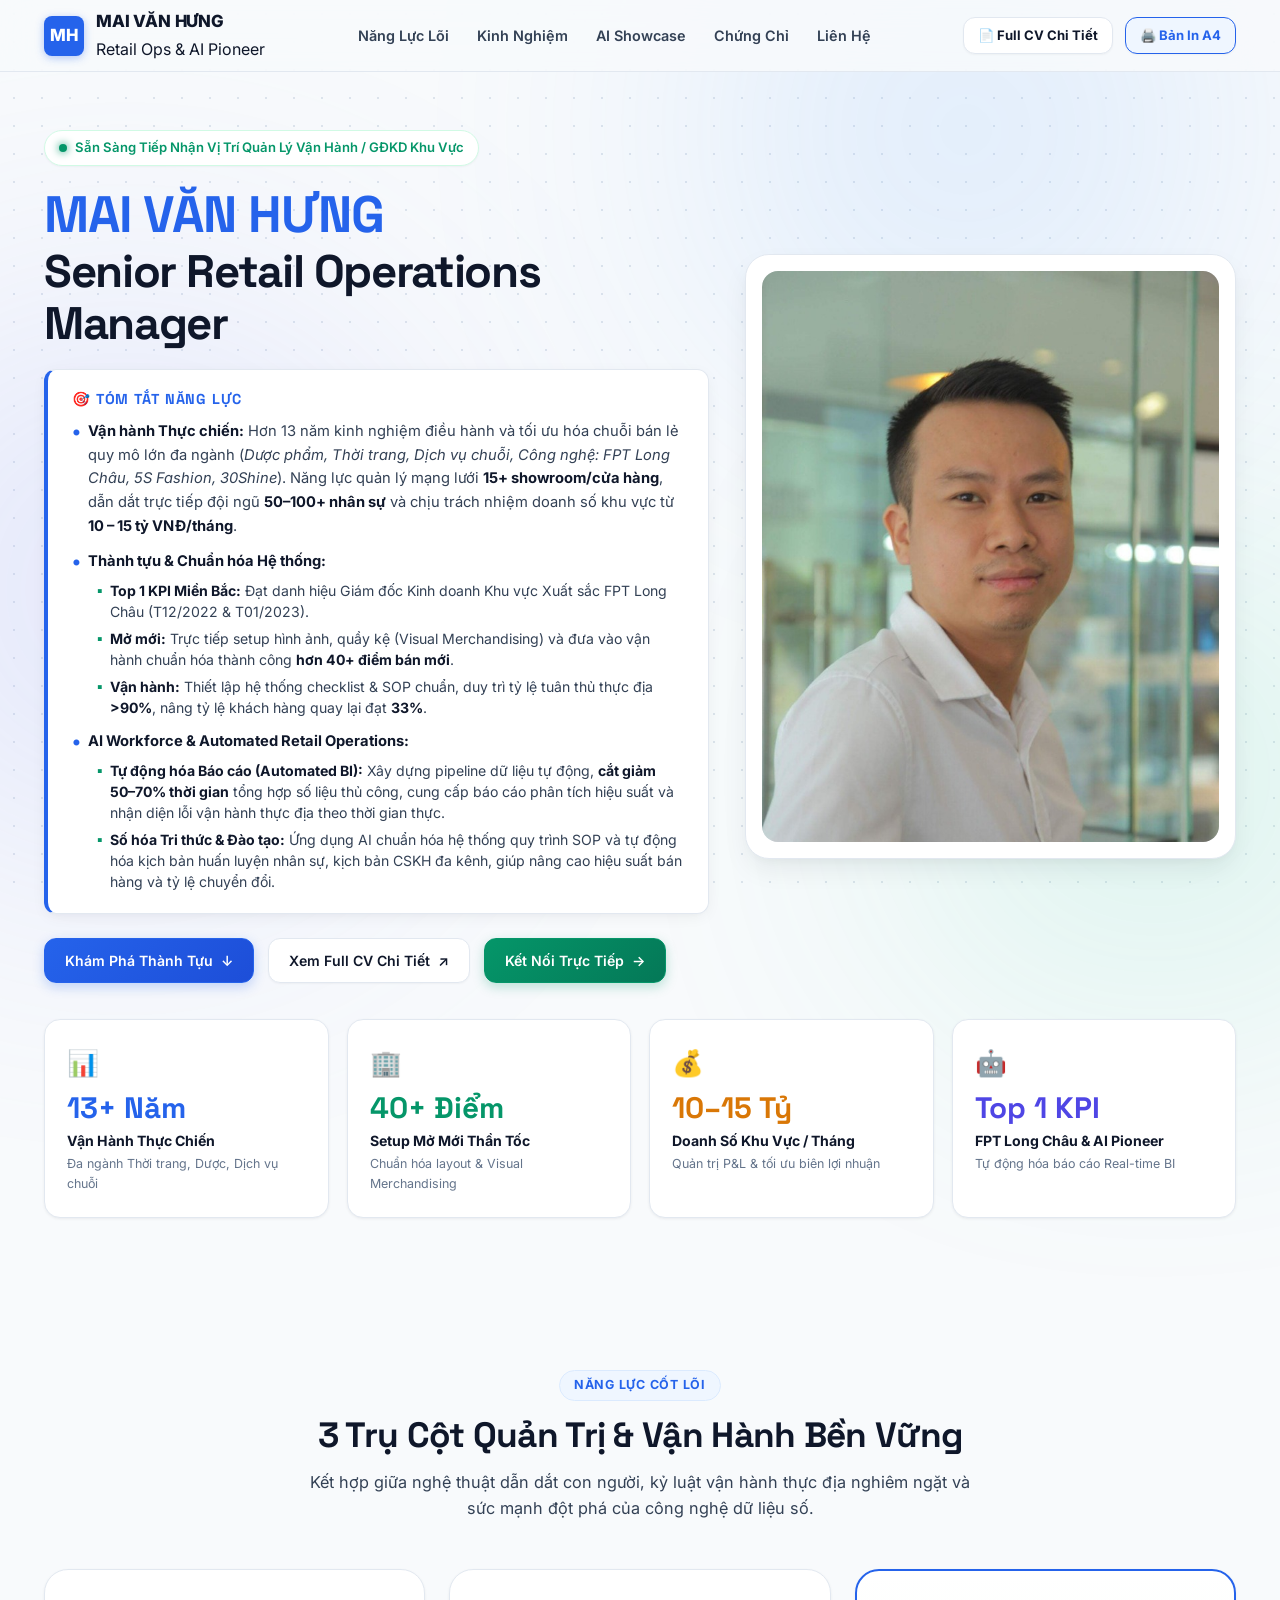
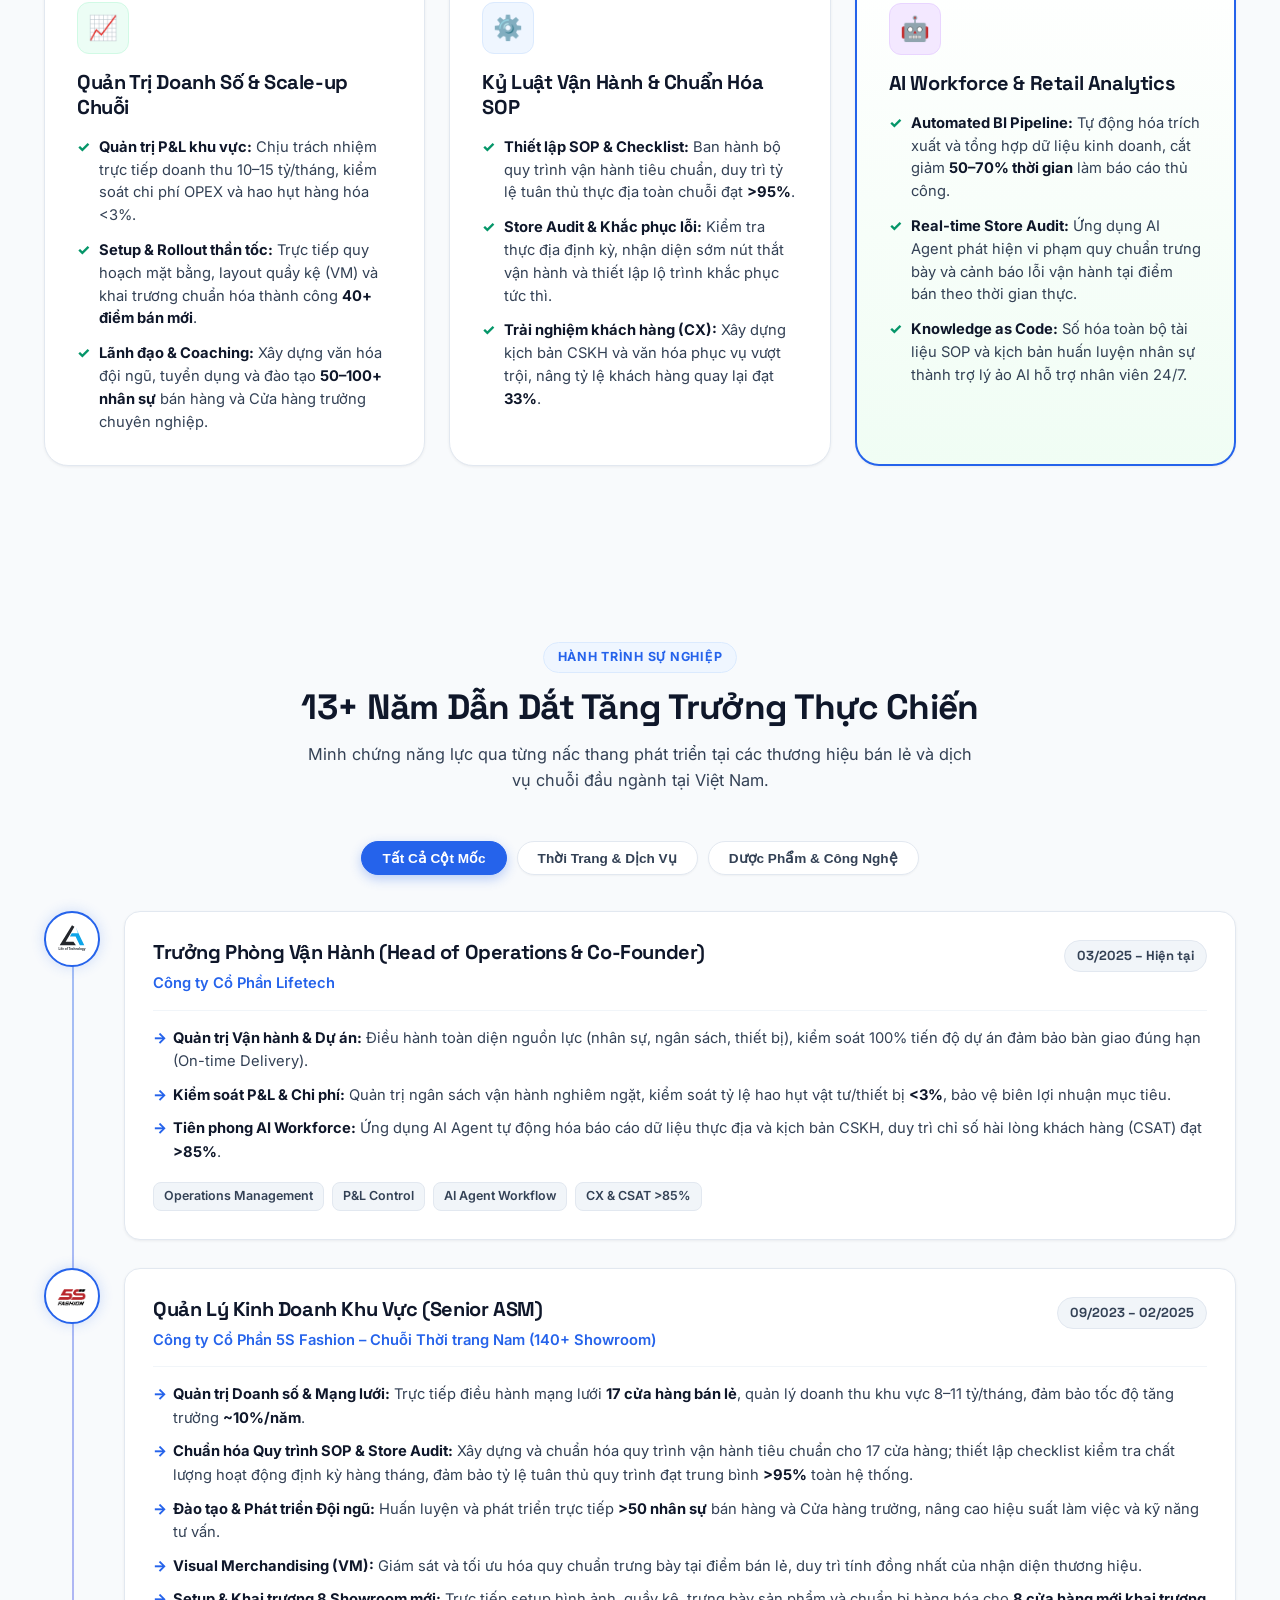
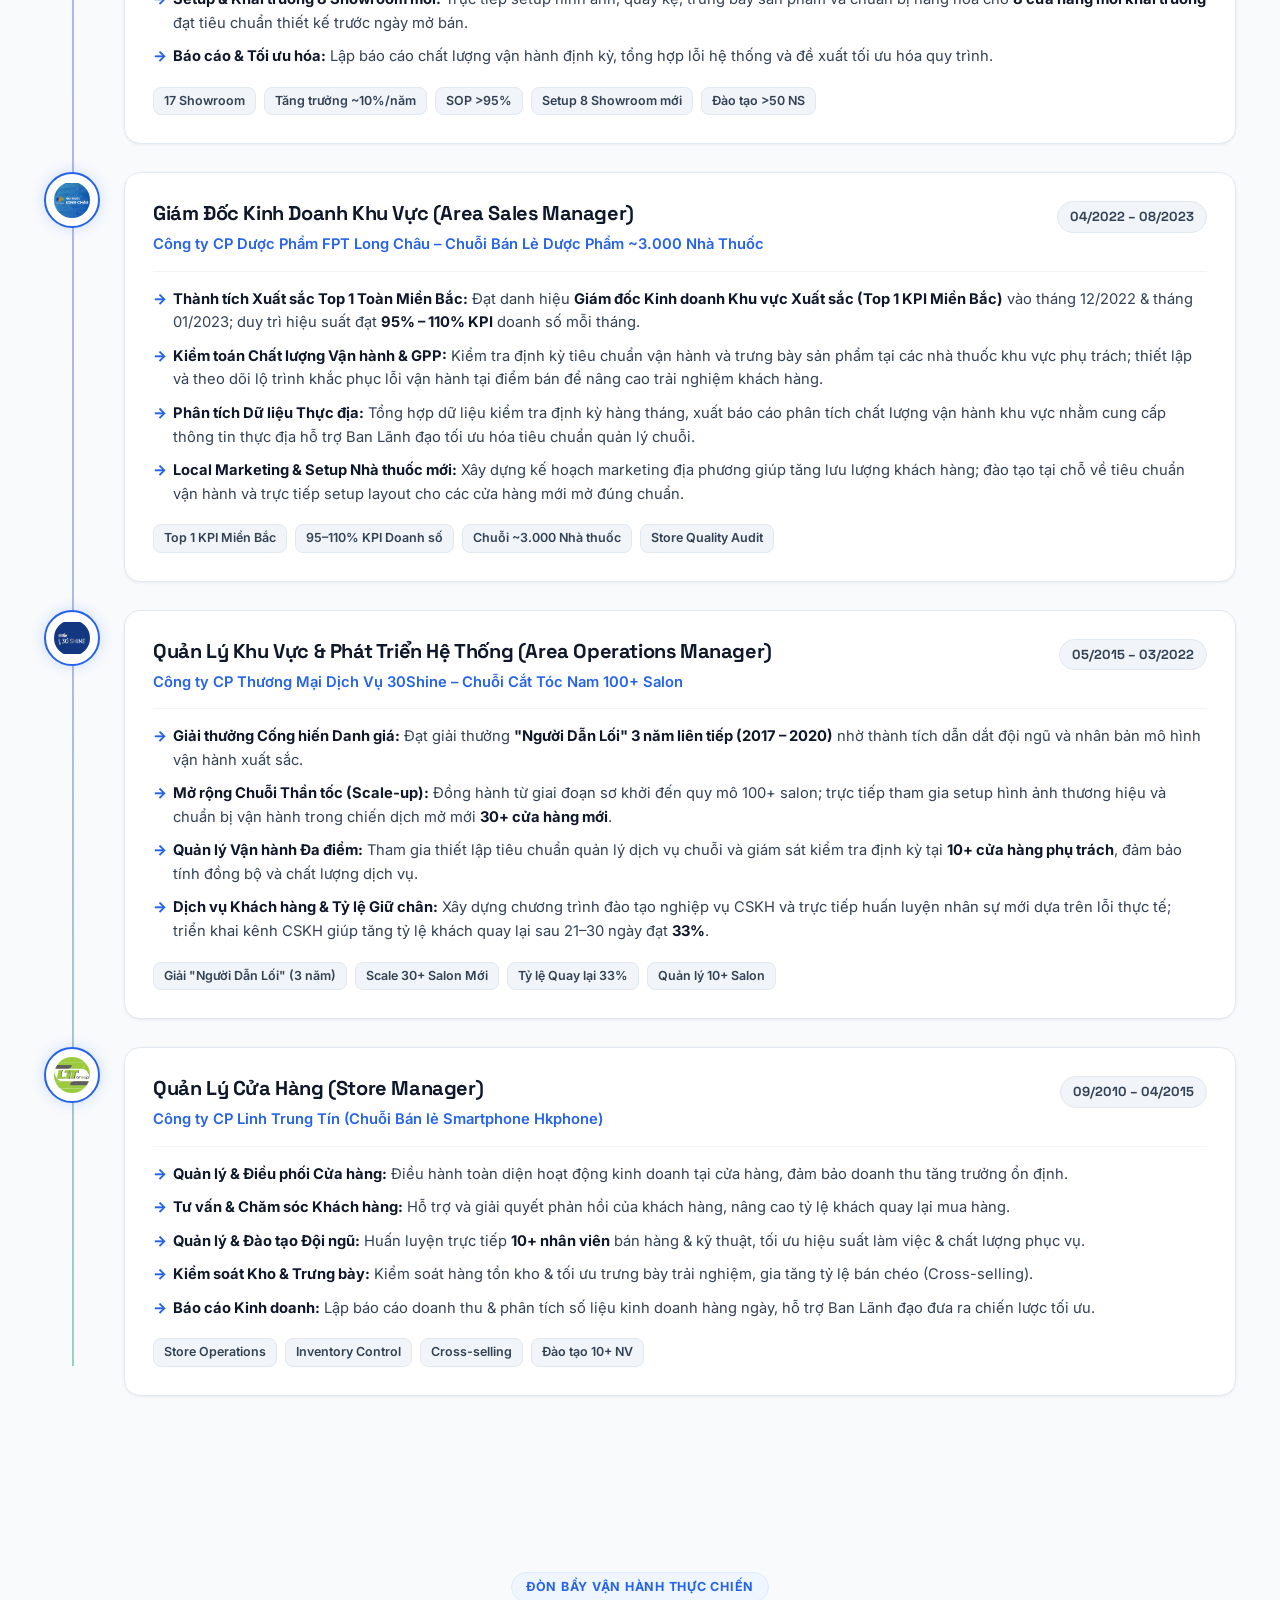
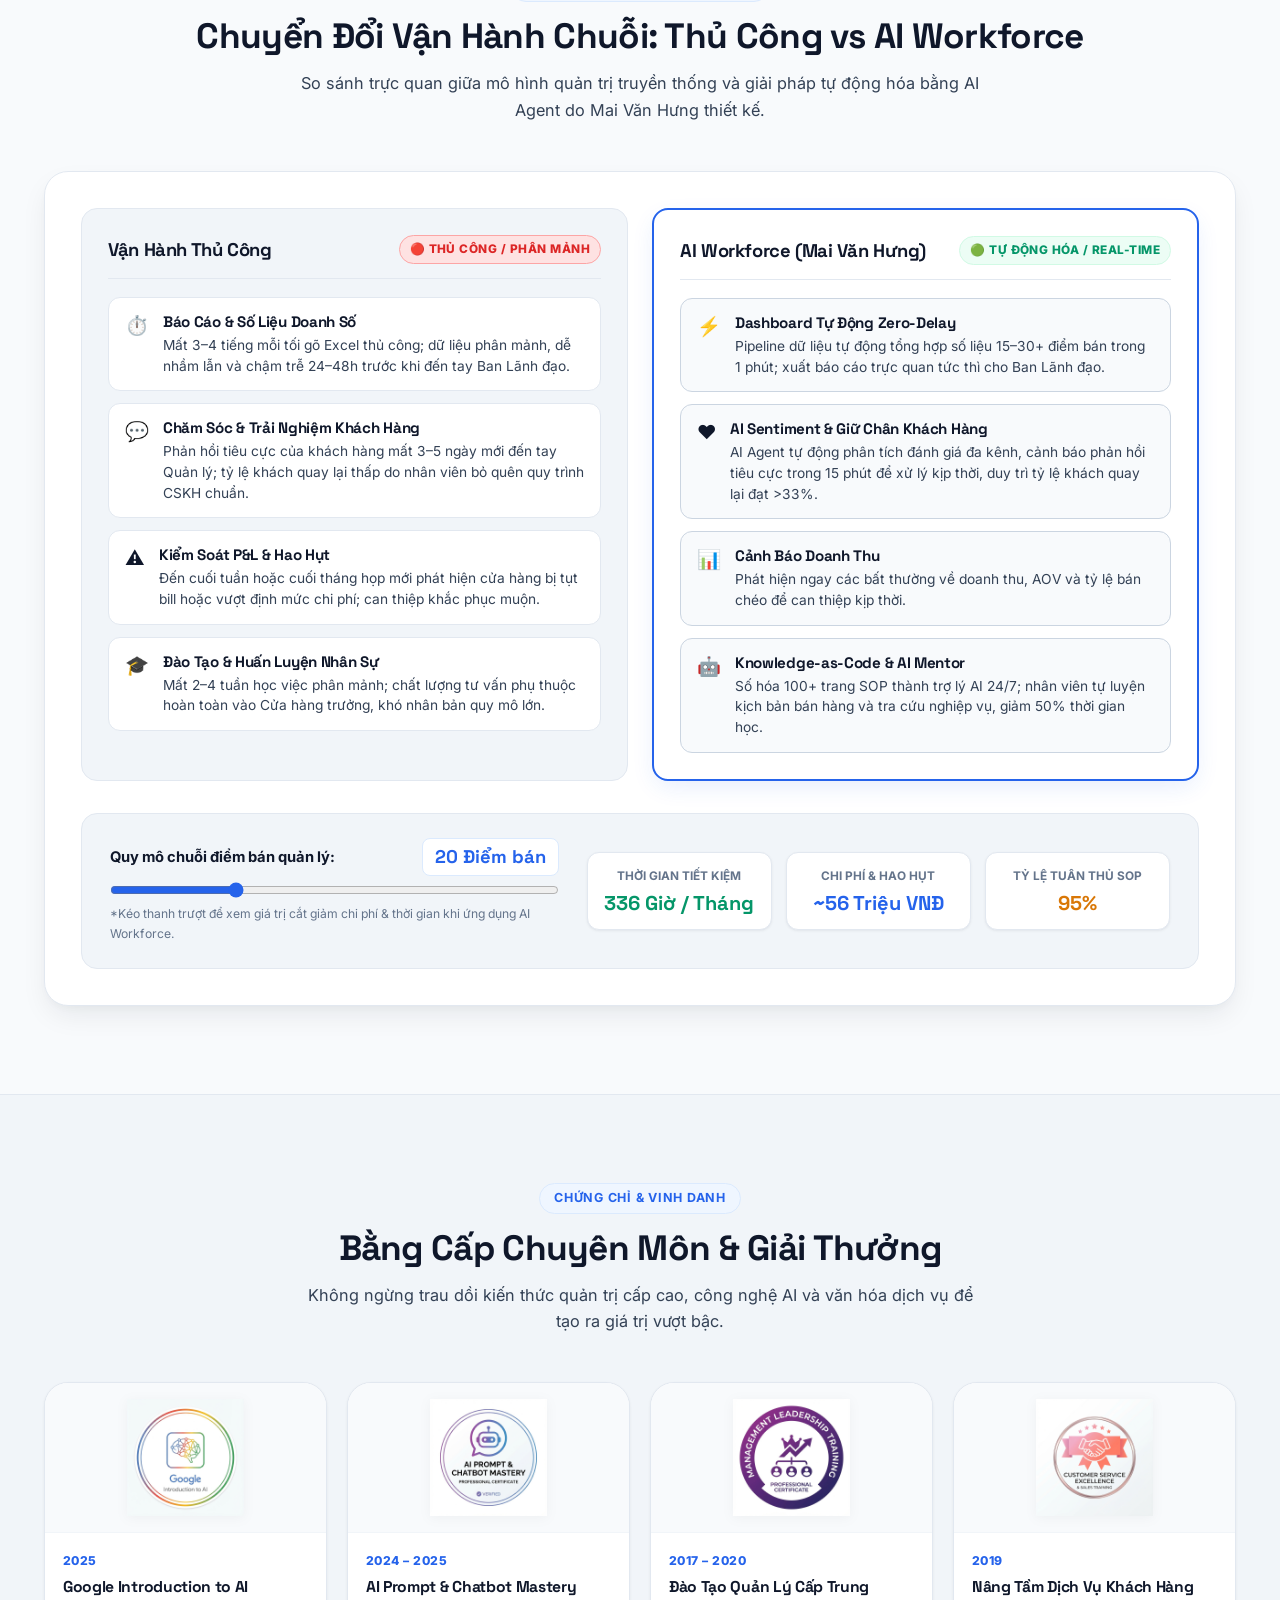
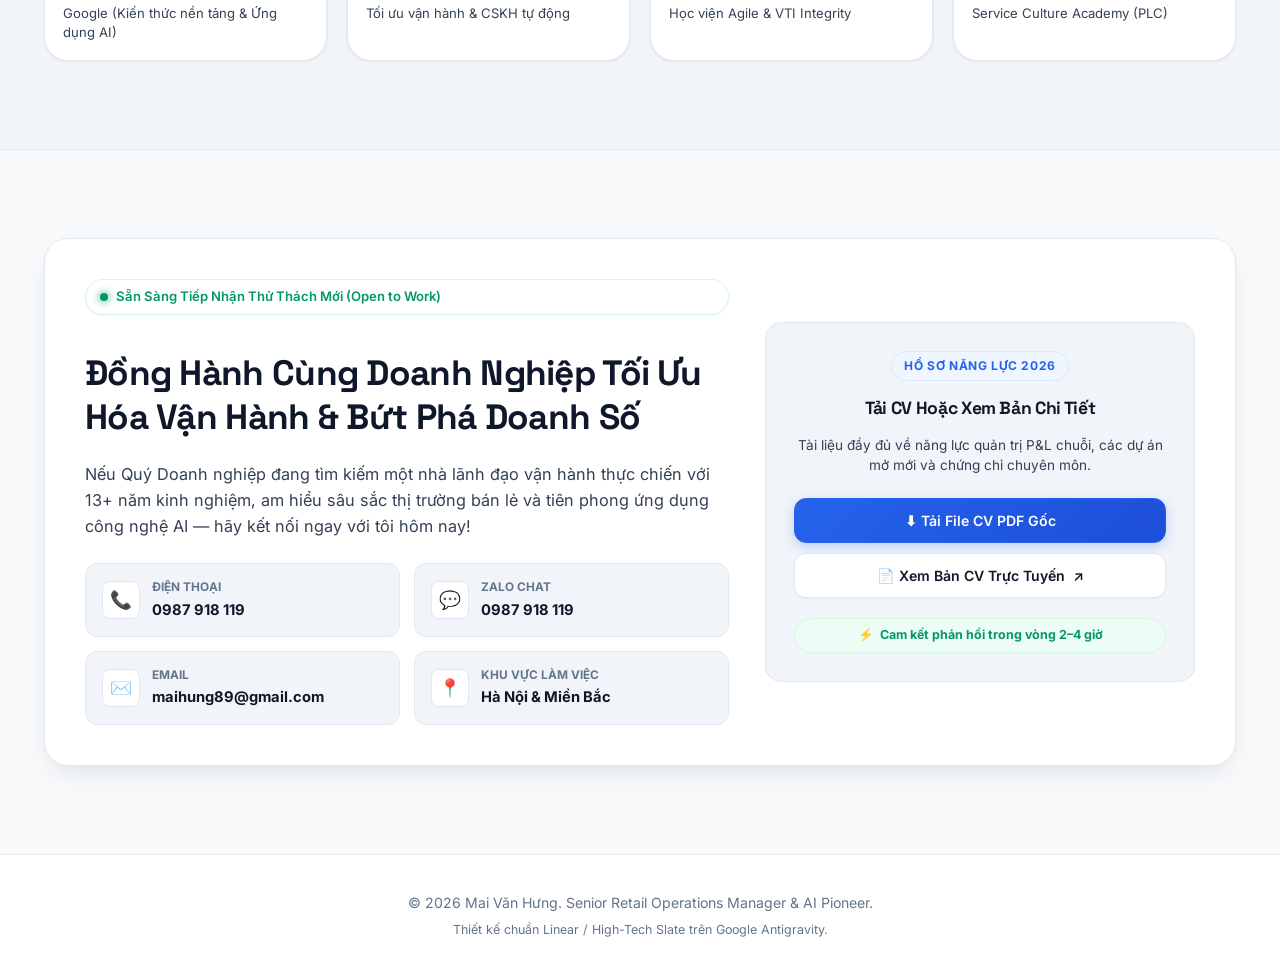
==== index.html @ 94a116b4 "Add files via upload" ====
<!DOCTYPE html>
<html lang="vi">
<head>
    <meta charset="UTF-8">
    <meta name="viewport" content="width=device-width, initial-scale=1.0">
    <title>Mai Văn Hưng | Senior Retail Operations Manager & AI Pioneer</title>
    <meta name="description" content="Portfolio của Mai Văn Hưng - Senior Retail Operations Manager với 13+ năm kinh nghiệm quản trị chuỗi bán lẻ quy mô lớn (5S Fashion, FPT Long Châu, 30Shine, Hkphone). Tiên phong ứng dụng AI Workforce & Automated Retail BI.">
    <meta name="keywords" content="Mai Văn Hưng, Area Sales Manager, ASM, Giám đốc kinh doanh khu vực, Quản lý vận hành bán lẻ, Retail Operations, AI Workforce, FPT Long Châu, 5S Fashion, 30Shine, Visual Merchandising">
    
    <!-- Open Graph Meta Tags -->
    <meta property="og:title" content="Mai Văn Hưng | Senior Retail Operations Manager & AI Pioneer">
    <meta property="og:description" content="13+ năm điều hành chuỗi bán lẻ • Setup 40+ điểm bán mới • Top 1 KPI Miền Bắc FPT Long Châu • Tiên phong AI Workforce.">
    <meta property="og:image" content="assets/images/profile.jpg">
    <meta property="og:type" content="website">

    <!-- Google Fonts -->
    <link rel="preconnect" href="https://fonts.googleapis.com">
    <link rel="preconnect" href="https://fonts.gstatic.com" crossorigin>
    <link href="https://fonts.googleapis.com/css2?family=Inter:wght@300;400;500;600;700;800&family=Space+Grotesk:wght@500;600;700;800&display=swap" rel="stylesheet">
    
    <!-- Stylesheet -->
    <link rel="stylesheet" href="style.css">
</head>
<body>
    <!-- Background Atmosphere -->
    <div class="bg-grid-pattern"></div>
    <div class="glow-orb orb-1"></div>
    <div class="glow-orb orb-2"></div>
    <div class="glow-orb orb-3"></div>

    <!-- Navigation Bar -->
    <nav class="navbar">
        <div class="container nav-container">
            <a href="#hero" class="nav-brand">
                <div class="brand-badge">MH</div>
                <div class="brand-text">
                    <span class="brand-name">MAI VĂN HƯNG</span>
                    <span class="brand-role">Retail Ops & AI Pioneer</span>
                </div>
            </a>

            <ul class="nav-menu">
                <li><a href="#about" class="nav-link">Năng Lực Lõi</a></li>
                <li><a href="#experience" class="nav-link">Kinh Nghiệm</a></li>
                <li><a href="#ai-workforce" class="nav-link">AI Showcase</a></li>
                <li><a href="#credentials" class="nav-link">Chứng Chỉ</a></li>
                <li><a href="#contact" class="nav-link">Liên Hệ</a></li>
            </ul>

            <div class="nav-actions">
                <a href="cv_detail.html" target="_blank" class="nav-btn-cv" title="Xem bản CV Chi Tiết">
                    <span>📄 Full CV Chi Tiết</span>
                </a>
                <a href="cv.html" target="_blank" class="nav-btn-cv" style="border-color: var(--accent-blue); color: var(--accent-blue); background: var(--accent-blue-light);" title="Xem và in bản CV A4">
                    <span>🖨️ Bản In A4</span>
                </a>
                <button class="mobile-toggle" aria-label="Toggle menu">☰</button>
            </div>
        </div>
    </nav>

    <!-- MAIN CONTENT -->
    <main>
        <!-- 1. HERO SECTION -->
        <section class="hero-section" id="hero">
            <div class="container">
                <div class="hero-grid">
                    <div class="hero-text">
                        <div class="badge badge-status">
                            <span class="status-dot"></span>
                            <span>Sẵn Sàng Tiếp Nhận Vị Trí Quản Lý Vận Hành / GĐKD Khu Vực</span>
                        </div>

                        <h1 class="hero-title">
                            <span class="name-highlight">MAI VĂN HƯNG</span>
                            Senior Retail Operations Manager
                        </h1>

                        <div class="hero-summary-box">
                            <h3 class="hero-summary-title">🎯 TÓM TẮT NĂNG LỰC</h3>
                            <ul class="hero-summary-list">
                                <li><strong>Vận hành Thực chiến:</strong> Hơn 13 năm kinh nghiệm điều hành và tối ưu hóa chuỗi bán lẻ quy mô lớn đa ngành (<em>Dược phẩm, Thời trang, Dịch vụ chuỗi, Công nghệ: FPT Long Châu, 5S Fashion, 30Shine</em>). Năng lực quản lý mạng lưới <strong>15+ showroom/cửa hàng</strong>, dẫn dắt trực tiếp đội ngũ <strong>50–100+ nhân sự</strong> và chịu trách nhiệm doanh số khu vực từ <strong>10 – 15 tỷ VNĐ/tháng</strong>.</li>
                                <li>
                                    <strong>Thành tựu & Chuẩn hóa Hệ thống:</strong>
                                    <ul class="hero-sublist">
                                        <li><strong>Top 1 KPI Miền Bắc:</strong> Đạt danh hiệu Giám đốc Kinh doanh Khu vực Xuất sắc FPT Long Châu (T12/2022 & T01/2023).</li>
                                        <li><strong>Mở mới:</strong> Trực tiếp setup hình ảnh, quầy kệ (Visual Merchandising) và đưa vào vận hành chuẩn hóa thành công <strong>hơn 40+ điểm bán mới</strong>.</li>
                                        <li><strong>Vận hành:</strong> Thiết lập hệ thống checklist & SOP chuẩn, duy trì tỷ lệ tuân thủ thực địa <strong>&gt;90%</strong>, nâng tỷ lệ khách hàng quay lại đạt <strong>33%</strong>.</li>
                                    </ul>
                                </li>
                                <li>
                                    <strong>AI Workforce & Automated Retail Operations:</strong>
                                    <ul class="hero-sublist">
                                        <li><strong>Tự động hóa Báo cáo (Automated BI):</strong> Xây dựng pipeline dữ liệu tự động, <strong>cắt giảm 50–70% thời gian</strong> tổng hợp số liệu thủ công, cung cấp báo cáo phân tích hiệu suất và nhận diện lỗi vận hành thực địa theo thời gian thực.</li>
                                        <li><strong>Số hóa Tri thức & Đào tạo:</strong> Ứng dụng AI chuẩn hóa hệ thống quy trình SOP và tự động hóa kịch bản huấn luyện nhân sự, kịch bản CSKH đa kênh, giúp nâng cao hiệu suất bán hàng và tỷ lệ chuyển đổi.</li>
                                    </ul>
                                </li>
                            </ul>
                        </div>

                        <div class="hero-actions">
                            <a href="#experience" class="btn btn-primary">
                                <span>Khám Phá Thành Tựu</span>
                                <span>↓</span>
                            </a>
                            <a href="cv_detail.html" target="_blank" class="btn btn-secondary">
                                <span>Xem Full CV Chi Tiết</span>
                                <span>↗</span>
                            </a>
                            <a href="#contact" class="btn btn-emerald">
                                <span>Kết Nối Trực Tiếp</span>
                                <span>→</span>
                            </a>
                        </div>
                    </div>

                    <div class="hero-visual">
                        <div class="profile-bento-card">
                            <div class="profile-img-container">
                                <img src="assets/images/profile.jpg" alt="Mai Văn Hưng - Senior Retail Operations Manager" class="profile-img">
                            </div>
                        </div>
                    </div>
                </div>

                <!-- Bento Quick Stats Bar -->
                <div class="hero-bento-stats">
                    <div class="bento-stat-box">
                        <div class="stat-icon">📊</div>
                        <div class="stat-number highlight-blue">13+ Năm</div>
                        <div class="stat-label">Vận Hành Thực Chiến</div>
                        <div class="stat-sub">Đa ngành Thời trang, Dược, Dịch vụ chuỗi</div>
                    </div>
                    <div class="bento-stat-box">
                        <div class="stat-icon">🏢</div>
                        <div class="stat-number highlight-emerald">40+ Điểm</div>
                        <div class="stat-label">Setup Mở Mới Thần Tốc</div>
                        <div class="stat-sub">Chuẩn hóa layout & Visual Merchandising</div>
                    </div>
                    <div class="bento-stat-box">
                        <div class="stat-icon">💰</div>
                        <div class="stat-number highlight-amber">10–15 Tỷ</div>
                        <div class="stat-label">Doanh Số Khu Vực / Tháng</div>
                        <div class="stat-sub">Quản trị P&L & tối ưu biên lợi nhuận</div>
                    </div>
                    <div class="bento-stat-box">
                        <div class="stat-icon">🤖</div>
                        <div class="stat-number highlight-purple">Top 1 KPI</div>
                        <div class="stat-label">FPT Long Châu & AI Pioneer</div>
                        <div class="stat-sub">Tự động hóa báo cáo Real-time BI</div>
                    </div>
                </div>
            </div>
        </section>

        <!-- 2. CORE COMPETENCIES (3 PILLARS BENTO GRID) -->
        <section class="section" id="about">
            <div class="container">
                <div class="section-header text-center">
                    <span class="section-tag">Năng Lực Cốt Lõi</span>
                    <h2 class="section-title">3 Trụ Cột Quản Trị & Vận Hành Bền Vững</h2>
                    <p class="section-desc">Kết hợp giữa nghệ thuật dẫn dắt con người, kỷ luật vận hành thực địa nghiêm ngặt và sức mạnh đột phá của công nghệ dữ liệu số.</p>
                </div>

                <div class="pillars-grid">
                    <!-- Pillar 1 -->
                    <div class="pillar-card">
                        <div class="pillar-icon-box">📈</div>
                        <h3 class="pillar-title">Quản Trị Doanh Số & Scale-up Chuỗi</h3>
                        <ul class="pillar-list">
                            <li><strong>Quản trị P&L khu vực:</strong> Chịu trách nhiệm trực tiếp doanh thu 10–15 tỷ/tháng, kiểm soát chi phí OPEX và hao hụt hàng hóa &lt;3%.</li>
                            <li><strong>Setup & Rollout thần tốc:</strong> Trực tiếp quy hoạch mặt bằng, layout quầy kệ (VM) và khai trương chuẩn hóa thành công <strong>40+ điểm bán mới</strong>.</li>
                            <li><strong>Lãnh đạo & Coaching:</strong> Xây dựng văn hóa đội ngũ, tuyển dụng và đào tạo <strong>50–100+ nhân sự</strong> bán hàng và Cửa hàng trưởng chuyên nghiệp.</li>
                        </ul>
                    </div>

                    <!-- Pillar 2 -->
                    <div class="pillar-card">
                        <div class="pillar-icon-box">⚙️</div>
                        <h3 class="pillar-title">Kỷ Luật Vận Hành & Chuẩn Hóa SOP</h3>
                        <ul class="pillar-list">
                            <li><strong>Thiết lập SOP & Checklist:</strong> Ban hành bộ quy trình vận hành tiêu chuẩn, duy trì tỷ lệ tuân thủ thực địa toàn chuỗi đạt <strong>&gt;95%</strong>.</li>
                            <li><strong>Store Audit & Khắc phục lỗi:</strong> Kiểm tra thực địa định kỳ, nhận diện sớm nút thắt vận hành và thiết lập lộ trình khắc phục tức thì.</li>
                            <li><strong>Trải nghiệm khách hàng (CX):</strong> Xây dựng kịch bản CSKH và văn hóa phục vụ vượt trội, nâng tỷ lệ khách hàng quay lại đạt <strong>33%</strong>.</li>
                        </ul>
                    </div>

                    <!-- Pillar 3 (Featured) -->
                    <div class="pillar-card featured">
                        <div class="pillar-icon-box">🤖</div>
                        <h3 class="pillar-title">AI Workforce & Retail Analytics</h3>
                        <ul class="pillar-list">
                            <li><strong>Automated BI Pipeline:</strong> Tự động hóa trích xuất và tổng hợp dữ liệu kinh doanh, cắt giảm <strong>50–70% thời gian</strong> làm báo cáo thủ công.</li>
                            <li><strong>Real-time Store Audit:</strong> Ứng dụng AI Agent phát hiện vi phạm quy chuẩn trưng bày và cảnh báo lỗi vận hành tại điểm bán theo thời gian thực.</li>
                            <li><strong>Knowledge as Code:</strong> Số hóa toàn bộ tài liệu SOP và kịch bản huấn luyện nhân sự thành trợ lý ảo AI hỗ trợ nhân viên 24/7.</li>
                        </ul>
                    </div>
                </div>
            </div>
        </section>

        <!-- 3. CAREER TIMELINE -->
        <section class="section" id="experience">
            <div class="container">
                <div class="section-header text-center">
                    <span class="section-tag">Hành Trình Sự Nghiệp</span>
                    <h2 class="section-title">13+ Năm Dẫn Dắt Tăng Trưởng Thực Chiến</h2>
                    <p class="section-desc">Minh chứng năng lực qua từng nấc thang phát triển tại các thương hiệu bán lẻ và dịch vụ chuỗi đầu ngành tại Việt Nam.</p>
                </div>

                <!-- Timeline Filters -->
                <div class="timeline-filters">
                    <button class="filter-btn active" data-filter="all">Tất Cả Cột Mốc</button>
                    <button class="filter-btn" data-filter="fashion-service">Thời Trang & Dịch Vụ</button>
                    <button class="filter-btn" data-filter="pharma-retail">Dược Phẩm & Công Nghệ</button>
                </div>

                <div class="timeline-stream">
                    <!-- Node 1: Lifetech -->
                    <div class="timeline-node" data-category="pharma-retail">
                        <div class="node-icon-wrapper">
                            <img src="assets/images/logo-lifetech.svg" alt="Lifetech Logo" class="node-logo">
                        </div>
                        <div class="node-card">
                            <div class="node-header">
                                <div>
                                    <h3 class="node-role">Trưởng Phòng Vận Hành (Head of Operations & Co-Founder)</h3>
                                    <span class="node-company">Công ty Cổ Phần Lifetech</span>
                                </div>
                                <span class="node-date">03/2025 – Hiện tại</span>
                            </div>
                            <ul class="node-achievements">
                                <li><strong>Quản trị Vận hành & Dự án:</strong> Điều hành toàn diện nguồn lực (nhân sự, ngân sách, thiết bị), kiểm soát 100% tiến độ dự án đảm bảo bàn giao đúng hạn (On-time Delivery).</li>
                                <li><strong>Kiểm soát P&L & Chi phí:</strong> Quản trị ngân sách vận hành nghiêm ngặt, kiểm soát tỷ lệ hao hụt vật tư/thiết bị <strong>&lt;3%</strong>, bảo vệ biên lợi nhuận mục tiêu.</li>
                                <li><strong>Tiên phong AI Workforce:</strong> Ứng dụng AI Agent tự động hóa báo cáo dữ liệu thực địa và kịch bản CSKH, duy trì chỉ số hài lòng khách hàng (CSAT) đạt <strong>&gt;85%</strong>.</li>
                            </ul>
                            <div class="node-tags">
                                <span class="node-tag-item">Operations Management</span>
                                <span class="node-tag-item">P&L Control</span>
                                <span class="node-tag-item">AI Agent Workflow</span>
                                <span class="node-tag-item">CX & CSAT &gt;85%</span>
                            </div>
                        </div>
                    </div>

                    <!-- Node 2: 5S Fashion -->
                    <div class="timeline-node" data-category="fashion-service">
                        <div class="node-icon-wrapper">
                            <img src="assets/images/logo-5sfashion.png" alt="5S Fashion Logo" class="node-logo">
                        </div>
                        <div class="node-card">
                            <div class="node-header">
                                <div>
                                    <h3 class="node-role">Quản Lý Kinh Doanh Khu Vực (Senior ASM)</h3>
                                    <span class="node-company">Công ty Cổ Phần 5S Fashion – Chuỗi Thời trang Nam (140+ Showroom)</span>
                                </div>
                                <span class="node-date">09/2023 – 02/2025</span>
                            </div>
                            <ul class="node-achievements">
                                <li><strong>Quản trị Doanh số & Mạng lưới:</strong> Trực tiếp điều hành mạng lưới <strong>17 cửa hàng bán lẻ</strong>, quản lý doanh thu khu vực 8–11 tỷ/tháng, đảm bảo tốc độ tăng trưởng <strong>~10%/năm</strong>.</li>
                                <li><strong>Chuẩn hóa Quy trình SOP & Store Audit:</strong> Xây dựng và chuẩn hóa quy trình vận hành tiêu chuẩn cho 17 cửa hàng; thiết lập checklist kiểm tra chất lượng hoạt động định kỳ hàng tháng, đảm bảo tỷ lệ tuân thủ quy trình đạt trung bình <strong>>95%</strong> toàn hệ thống.</li>
                                <li><strong>Đào tạo & Phát triển Đội ngũ:</strong> Huấn luyện và phát triển trực tiếp <strong>>50 nhân sự</strong> bán hàng và Cửa hàng trưởng, nâng cao hiệu suất làm việc và kỹ năng tư vấn.</li>
                                <li><strong>Visual Merchandising (VM):</strong> Giám sát và tối ưu hóa quy chuẩn trưng bày tại điểm bán lẻ, duy trì tính đồng nhất của nhận diện thương hiệu.</li>
                                <li><strong>Setup & Khai trương 8 Showroom mới:</strong> Trực tiếp setup hình ảnh, quầy kệ, trưng bày sản phẩm và chuẩn bị hàng hóa cho <strong>8 cửa hàng mới khai trương</strong> đạt tiêu chuẩn thiết kế trước ngày mở bán.</li>
                                <li><strong>Báo cáo & Tối ưu hóa:</strong> Lập báo cáo chất lượng vận hành định kỳ, tổng hợp lỗi hệ thống và đề xuất tối ưu hóa quy trình.</li>
                            </ul>
                            <div class="node-tags">
                                <span class="node-tag-item">17 Showroom</span>
                                <span class="node-tag-item">Tăng trưởng ~10%/năm</span>
                                <span class="node-tag-item">SOP >95%</span>
                                <span class="node-tag-item">Setup 8 Showroom mới</span>
                                <span class="node-tag-item">Đào tạo >50 NS</span>
                            </div>
                        </div>
                    </div>

                    <!-- Node 2: FPT Long Châu -->
                    <div class="timeline-node" data-category="pharma-retail">
                        <div class="node-icon-wrapper">
                            <img src="assets/images/logo-longchau.png" alt="FPT Long Châu Logo" class="node-logo">
                        </div>
                        <div class="node-card">
                            <div class="node-header">
                                <div>
                                    <h3 class="node-role">Giám Đốc Kinh Doanh Khu Vực (Area Sales Manager)</h3>
                                    <span class="node-company">Công ty CP Dược Phẩm FPT Long Châu – Chuỗi Bán Lẻ Dược Phẩm ~3.000 Nhà Thuốc</span>
                                </div>
                                <span class="node-date">04/2022 – 08/2023</span>
                            </div>
                            <ul class="node-achievements">
                                <li><strong>Thành tích Xuất sắc Top 1 Toàn Miền Bắc:</strong> Đạt danh hiệu <strong>Giám đốc Kinh doanh Khu vực Xuất sắc (Top 1 KPI Miền Bắc)</strong> vào tháng 12/2022 & tháng 01/2023; duy trì hiệu suất đạt <strong>95% – 110% KPI</strong> doanh số mỗi tháng.</li>
                                <li><strong>Kiểm toán Chất lượng Vận hành & GPP:</strong> Kiểm tra định kỳ tiêu chuẩn vận hành và trưng bày sản phẩm tại các nhà thuốc khu vực phụ trách; thiết lập và theo dõi lộ trình khắc phục lỗi vận hành tại điểm bán để nâng cao trải nghiệm khách hàng.</li>
                                <li><strong>Phân tích Dữ liệu Thực địa:</strong> Tổng hợp dữ liệu kiểm tra định kỳ hàng tháng, xuất báo cáo phân tích chất lượng vận hành khu vực nhằm cung cấp thông tin thực địa hỗ trợ Ban Lãnh đạo tối ưu hóa tiêu chuẩn quản lý chuỗi.</li>
                                <li><strong>Local Marketing & Setup Nhà thuốc mới:</strong> Xây dựng kế hoạch marketing địa phương giúp tăng lưu lượng khách hàng; đào tạo tại chỗ về tiêu chuẩn vận hành và trực tiếp setup layout cho các cửa hàng mới mở đúng chuẩn.</li>
                            </ul>
                            <div class="node-tags">
                                <span class="node-tag-item">Top 1 KPI Miền Bắc</span>
                                <span class="node-tag-item">95–110% KPI Doanh số</span>
                                <span class="node-tag-item">Chuỗi ~3.000 Nhà thuốc</span>
                                <span class="node-tag-item">Store Quality Audit</span>
                            </div>
                        </div>
                    </div>

                    <!-- Node 3: 30Shine -->
                    <div class="timeline-node" data-category="fashion-service">
                        <div class="node-icon-wrapper">
                            <img src="assets/images/logo-30shine.png" alt="30Shine Logo" class="node-logo">
                        </div>
                        <div class="node-card">
                            <div class="node-header">
                                <div>
                                    <h3 class="node-role">Quản Lý Khu Vực & Phát Triển Hệ Thống (Area Operations Manager)</h3>
                                    <span class="node-company">Công ty CP Thương Mại Dịch Vụ 30Shine – Chuỗi Cắt Tóc Nam 100+ Salon</span>
                                </div>
                                <span class="node-date">05/2015 – 03/2022</span>
                            </div>
                            <ul class="node-achievements">
                                <li><strong>Giải thưởng Cống hiến Danh giá:</strong> Đạt giải thưởng <strong>"Người Dẫn Lối" 3 năm liên tiếp (2017 – 2020)</strong> nhờ thành tích dẫn dắt đội ngũ và nhân bản mô hình vận hành xuất sắc.</li>
                                <li><strong>Mở rộng Chuỗi Thần tốc (Scale-up):</strong> Đồng hành từ giai đoạn sơ khởi đến quy mô 100+ salon; trực tiếp tham gia setup hình ảnh thương hiệu và chuẩn bị vận hành trong chiến dịch mở mới <strong>30+ cửa hàng mới</strong>.</li>
                                <li><strong>Quản lý Vận hành Đa điểm:</strong> Tham gia thiết lập tiêu chuẩn quản lý dịch vụ chuỗi và giám sát kiểm tra định kỳ tại <strong>10+ cửa hàng phụ trách</strong>, đảm bảo tính đồng bộ và chất lượng dịch vụ.</li>
                                <li><strong>Dịch vụ Khách hàng & Tỷ lệ Giữ chân:</strong> Xây dựng chương trình đào tạo nghiệp vụ CSKH và trực tiếp huấn luyện nhân sự mới dựa trên lỗi thực tế; triển khai kênh CSKH giúp tăng tỷ lệ khách quay lại sau 21–30 ngày đạt <strong>33%</strong>.</li>
                            </ul>
                            <div class="node-tags">
                                <span class="node-tag-item">Giải "Người Dẫn Lối" (3 năm)</span>
                                <span class="node-tag-item">Scale 30+ Salon Mới</span>
                                <span class="node-tag-item">Tỷ lệ Quay lại 33%</span>
                                <span class="node-tag-item">Quản lý 10+ Salon</span>
                            </div>
                        </div>
                    </div>

                    <!-- Node 4: Linh Trung Tín -->
                    <div class="timeline-node" data-category="pharma-retail">
                        <div class="node-icon-wrapper">
                            <img src="assets/images/logo-ltt.png" alt="Linh Trung Tín Logo" class="node-logo">
                        </div>
                        <div class="node-card">
                            <div class="node-header">
                                <div>
                                    <h3 class="node-role">Quản Lý Cửa Hàng (Store Manager)</h3>
                                    <span class="node-company">Công ty CP Linh Trung Tín (Chuỗi Bán lẻ Smartphone Hkphone)</span>
                                </div>
                                <span class="node-date">09/2010 – 04/2015</span>
                            </div>
                            <ul class="node-achievements">
                                <li><strong>Quản lý & Điều phối Cửa hàng:</strong> Điều hành toàn diện hoạt động kinh doanh tại cửa hàng, đảm bảo doanh thu tăng trưởng ổn định.</li>
                                <li><strong>Tư vấn & Chăm sóc Khách hàng:</strong> Hỗ trợ và giải quyết phản hồi của khách hàng, nâng cao tỷ lệ khách quay lại mua hàng.</li>
                                <li><strong>Quản lý & Đào tạo Đội ngũ:</strong> Huấn luyện trực tiếp <strong>10+ nhân viên</strong> bán hàng & kỹ thuật, tối ưu hiệu suất làm việc & chất lượng phục vụ.</li>
                                <li><strong>Kiểm soát Kho & Trưng bày:</strong> Kiểm soát hàng tồn kho & tối ưu trưng bày trải nghiệm, gia tăng tỷ lệ bán chéo (Cross-selling).</li>
                                <li><strong>Báo cáo Kinh doanh:</strong> Lập báo cáo doanh thu & phân tích số liệu kinh doanh hàng ngày, hỗ trợ Ban Lãnh đạo đưa ra chiến lược tối ưu.</li>
                            </ul>
                            <div class="node-tags">
                                <span class="node-tag-item">Store Operations</span>
                                <span class="node-tag-item">Inventory Control</span>
                                <span class="node-tag-item">Cross-selling</span>
                                <span class="node-tag-item">Đào tạo 10+ NV</span>
                            </div>
                        </div>
                    </div>
                </div>
            </div>
        </section>

        <!-- 4. AI WORKFORCE & RETAIL AUTOMATION SHOWCASE -->
        <section class="section" id="ai-workforce">
            <div class="container">
                <div class="section-header text-center">
                    <span class="section-tag">Đòn Bẩy Vận Hành Thực Chiến</span>
                    <h2 class="section-title">Chuyển Đổi Vận Hành Chuỗi: Thủ Công vs AI Workforce</h2>
                    <p class="section-desc">So sánh trực quan giữa mô hình quản trị truyền thống và giải pháp tự động hóa bằng AI Agent do Mai Văn Hưng thiết kế.</p>
                </div>

                <div class="compare-bento-container">
                    <!-- Top: 2-Column Split Comparison Grid -->
                    <div class="compare-grid">
                        <!-- Left Column: Legacy Manual Operations -->
                        <div class="compare-col compare-col-legacy">
                            <div class="compare-col-header">
                                <h3 class="compare-col-title">
                                    <span>Vận Hành Thủ Công</span>
                                </h3>
                                <span class="compare-badge badge-legacy">🔴 Thủ Công / Phân Mảnh</span>
                            </div>
                            <div class="compare-items-list">
                                <div class="compare-item-card">
                                    <div class="compare-item-icon">⏱️</div>
                                    <div class="compare-item-body">
                                        <h4>Báo Cáo & Số Liệu Doanh Số</h4>
                                        <p>Mất 3–4 tiếng mỗi tối gõ Excel thủ công; dữ liệu phân mảnh, dễ nhầm lẫn và chậm trễ 24–48h trước khi đến tay Ban Lãnh đạo.</p>
                                    </div>
                                </div>

                                <div class="compare-item-card">
                                    <div class="compare-item-icon">💬</div>
                                    <div class="compare-item-body">
                                        <h4>Chăm Sóc & Trải Nghiệm Khách Hàng</h4>
                                        <p>Phản hồi tiêu cực của khách hàng mất 3–5 ngày mới đến tay Quản lý; tỷ lệ khách quay lại thấp do nhân viên bỏ quên quy trình CSKH chuẩn.</p>
                                    </div>
                                </div>

                                <div class="compare-item-card">
                                    <div class="compare-item-icon">⚠️</div>
                                    <div class="compare-item-body">
                                        <h4>Kiểm Soát P&L & Hao Hụt</h4>
                                        <p>Đến cuối tuần hoặc cuối tháng họp mới phát hiện cửa hàng bị tụt bill hoặc vượt định mức chi phí; can thiệp khắc phục muộn.</p>
                                    </div>
                                </div>

                                <div class="compare-item-card">
                                    <div class="compare-item-icon">🎓</div>
                                    <div class="compare-item-body">
                                        <h4>Đào Tạo & Huấn Luyện Nhân Sự</h4>
                                        <p>Mất 2–4 tuần học việc phân mảnh; chất lượng tư vấn phụ thuộc hoàn toàn vào Cửa hàng trưởng, khó nhân bản quy mô lớn.</p>
                                    </div>
                                </div>
                            </div>
                        </div>

                        <!-- Right Column: AI Workforce Operations (Mai Van Hung) -->
                        <div class="compare-col compare-col-ai">
                            <div class="compare-col-header">
                                <h3 class="compare-col-title">
                                    <span>AI Workforce (Mai Văn Hưng)</span>
                                </h3>
                                <span class="compare-badge badge-ai">🟢 Tự Động Hóa / Real-Time</span>
                            </div>
                            <div class="compare-items-list">
                                <div class="compare-item-card">
                                    <div class="compare-item-icon">⚡</div>
                                    <div class="compare-item-body">
                                        <h4>Dashboard Tự Động Zero-Delay</h4>
                                        <p>Pipeline dữ liệu tự động tổng hợp số liệu 15–30+ điểm bán trong 1 phút; xuất báo cáo trực quan tức thì cho Ban Lãnh đạo.</p>
                                    </div>
                                </div>

                                <div class="compare-item-card">
                                    <div class="compare-item-icon">❤️</div>
                                    <div class="compare-item-body">
                                        <h4>AI Sentiment & Giữ Chân Khách Hàng</h4>
                                        <p>AI Agent tự động phân tích đánh giá đa kênh, cảnh báo phản hồi tiêu cực trong 15 phút để xử lý kịp thời, duy trì tỷ lệ khách quay lại đạt &gt;33%.</p>
                                    </div>
                                </div>

                                <div class="compare-item-card">
                                    <div class="compare-item-icon">📊</div>
                                    <div class="compare-item-body">
                                        <h4>Cảnh Báo Doanh Thu</h4>
                                        <p>Phát hiện ngay các bất thường về doanh thu, AOV và tỷ lệ bán chéo để can thiệp kịp thời.</p>
                                    </div>
                                </div>

                                <div class="compare-item-card">
                                    <div class="compare-item-icon">🤖</div>
                                    <div class="compare-item-body">
                                        <h4>Knowledge-as-Code & AI Mentor</h4>
                                        <p>Số hóa 100+ trang SOP thành trợ lý AI 24/7; nhân viên tự luyện kịch bản bán hàng và tra cứu nghiệp vụ, giảm 50% thời gian học.</p>
                                    </div>
                                </div>
                            </div>
                        </div>
                    </div>

                    <!-- Bottom: Embedded Interactive ROI Calculator Bar -->
                    <div class="compare-roi-bar">
                        <div class="sim-slider-block">
                            <div class="sim-slider-label-row">
                                <span>Quy mô chuỗi điểm bán quản lý:</span>
                                <span class="sim-slider-val" id="storeCountVal">20 Điểm bán</span>
                            </div>
                            <input type="range" id="storeRange" class="sim-range-input" min="5" max="60" value="20" step="5">
                            <p style="font-size: 0.76rem; color: var(--text-muted); margin: 0;">*Kéo thanh trượt để xem giá trị cắt giảm chi phí & thời gian khi ứng dụng AI Workforce.</p>
                        </div>

                        <div class="sim-metrics-grid">
                            <div class="sim-metric-box">
                                <div class="sim-metric-label">Thời gian tiết kiệm</div>
                                <div class="sim-metric-value emerald" id="hoursSavedVal">336 Giờ/Tháng</div>
                            </div>
                            <div class="sim-metric-box">
                                <div class="sim-metric-label">Chi phí & Hao hụt</div>
                                <div class="sim-metric-value blue" id="costSavedVal">~56 Triệu VNĐ</div>
                            </div>
                            <div class="sim-metric-box">
                                <div class="sim-metric-label">Tỷ lệ tuân thủ SOP</div>
                                <div class="sim-metric-value amber" id="complianceVal">95%</div>
                            </div>
                        </div>
                    </div>
                </div>
            </div>
        </section>

        <!-- 5. CREDENTIALS & AWARDS -->
        <section class="section alt-bg" id="credentials">
            <div class="container">
                <div class="section-header text-center">
                    <span class="section-tag">Chứng Chỉ & Vinh Danh</span>
                    <h2 class="section-title">Bằng Cấp Chuyên Môn & Giải Thưởng</h2>
                    <p class="section-desc">Không ngừng trau dồi kiến thức quản trị cấp cao, công nghệ AI và văn hóa dịch vụ để tạo ra giá trị vượt bậc.</p>
                </div>

                <div class="credentials-grid">
                    <!-- Cert 1 -->
                    <div class="cert-card">
                        <div class="cert-img-wrap">
                            <img src="assets/images/cert-google-ai.png" alt="Google AI Certificate" class="cert-img" loading="lazy">
                        </div>
                        <div class="cert-body">
                            <span class="cert-year">2025</span>
                            <h4 class="cert-title">Google Introduction to AI</h4>
                            <p class="cert-issuer">Google (Kiến thức nền tảng & Ứng dụng AI)</p>
                        </div>
                    </div>

                    <!-- Cert 2 -->
                    <div class="cert-card">
                        <div class="cert-img-wrap">
                            <img src="assets/images/cert-ai-prompt.png" alt="AI Prompt Mastery" class="cert-img" loading="lazy">
                        </div>
                        <div class="cert-body">
                            <span class="cert-year">2024 – 2025</span>
                            <h4 class="cert-title">AI Prompt & Chatbot Mastery</h4>
                            <p class="cert-issuer">Tối ưu vận hành & CSKH tự động</p>
                        </div>
                    </div>

                    <!-- Cert 3 -->
                    <div class="cert-card">
                        <div class="cert-img-wrap">
                            <img src="assets/images/cert-management.png" alt="Middle Management Certificate" class="cert-img" loading="lazy">
                        </div>
                        <div class="cert-body">
                            <span class="cert-year">2017 – 2020</span>
                            <h4 class="cert-title">Đào Tạo Quản Lý Cấp Trung</h4>
                            <p class="cert-issuer">Học viện Agile & VTI Integrity</p>
                        </div>
                    </div>

                    <!-- Cert 4 -->
                    <div class="cert-card">
                        <div class="cert-img-wrap">
                            <img src="assets/images/cert-service.png" alt="Service Culture Academy" class="cert-img" loading="lazy">
                        </div>
                        <div class="cert-body">
                            <span class="cert-year">2019</span>
                            <h4 class="cert-title">Nâng Tầm Dịch Vụ Khách Hàng</h4>
                            <p class="cert-issuer">Service Culture Academy (PLC)</p>
                        </div>
                    </div>
                </div>
            </div>
        </section>

        <!-- 6. CONTACT & CALL TO ACTION (EXECUTIVE CONTACT HUB) -->
        <section class="section" id="contact">
            <div class="container">
                <div class="contact-hub-card">
                    <!-- Left: Contact Details -->
                    <div class="contact-hub-left">
                        <div class="badge-status">
                            <span class="status-dot"></span>
                            <span>Sẵn Sàng Tiếp Nhận Thử Thách Mới (Open to Work)</span>
                        </div>
                        <h2 class="section-title" style="margin-bottom: 6px;">Đồng Hành Cùng Doanh Nghiệp Tối Ưu Hóa Vận Hành & Bứt Phá Doanh Số</h2>
                        <p class="section-desc" style="margin: 0; max-width: 100%;">
                            Nếu Quý Doanh nghiệp đang tìm kiếm một nhà lãnh đạo vận hành thực chiến với 13+ năm kinh nghiệm, am hiểu sâu sắc thị trường bán lẻ và tiên phong ứng dụng công nghệ AI — hãy kết nối ngay với tôi hôm nay!
                        </p>

                        <div class="contact-channels-grid">
                            <a href="tel:0987918119" class="contact-card-item copy-trigger" data-copy="0987918119" data-label="Số điện thoại" title="Nhấp để gọi hoặc sao chép SĐT">
                                <div class="contact-card-icon">📞</div>
                                <div class="contact-card-details">
                                    <span class="contact-card-title">Điện thoại</span>
                                    <span class="contact-card-value">0987 918 119</span>
                                </div>
                            </a>

                            <a href="https://zalo.me/0987918119" target="_blank" class="contact-card-item" title="Mở chat Zalo trực tiếp">
                                <div class="contact-card-icon" style="color: #0068ff;">💬</div>
                                <div class="contact-card-details">
                                    <span class="contact-card-title">Zalo Chat</span>
                                    <span class="contact-card-value">0987 918 119</span>
                                </div>
                            </a>

                            <a href="mailto:maihung89@gmail.com" class="contact-card-item copy-trigger" data-copy="maihung89@gmail.com" data-label="Email" title="Nhấp để gửi email">
                                <div class="contact-card-icon">✉️</div>
                                <div class="contact-card-details">
                                    <span class="contact-card-title">Email</span>
                                    <span class="contact-card-value">maihung89@gmail.com</span>
                                </div>
                            </a>

                            <div class="contact-card-item">
                                <div class="contact-card-icon">📍</div>
                                <div class="contact-card-details">
                                    <span class="contact-card-title">Khu vực làm việc</span>
                                    <span class="contact-card-value">Hà Nội & Miền Bắc</span>
                                </div>
                            </div>
                        </div>
                    </div>

                    <!-- Right: Action Gate -->
                    <div class="contact-hub-right">
                        <span class="badge-tag badge-blue" style="align-self: center;">Hồ Sơ Năng Lực 2026</span>
                        <h3 class="action-gate-title">Tải CV Hoặc Xem Bản Chi Tiết</h3>
                        <p class="action-gate-sub">Tài liệu đầy đủ về năng lực quản trị P&L chuỗi, các dự án mở mới và chứng chỉ chuyên môn.</p>

                        <div style="display: flex; flex-direction: column; gap: 10px; margin-top: 6px;">
                            <a href="assets/Quan_Ly_Khu_Vuc_Mai_Van_Hung.pdf" download="Quan_Ly_Khu_Vuc_Mai_Van_Hung.pdf" class="btn btn-primary" style="width: 100%;">
                                <span>⬇ Tải File CV PDF Gốc</span>
                            </a>
                            <a href="cv_detail.html" target="_blank" class="btn btn-secondary" style="width: 100%;">
                                <span>📄 Xem Bản CV Trực Tuyến</span>
                                <span>↗</span>
                            </a>
                        </div>

                        <div class="response-pledge">
                            <span>⚡</span>
                            <span>Cam kết phản hồi trong vòng 2–4 giờ</span>
                        </div>
                    </div>
                </div>
            </div>
        </section>
    </main>

    <!-- Footer -->
    <footer class="site-footer">
        <div class="container">
            <p>© 2026 Mai Văn Hưng. Senior Retail Operations Manager & AI Pioneer.</p>
            <p style="margin-top: 6px; font-size: 0.78rem; color: var(--text-muted);">Thiết kế chuẩn Linear / High-Tech Slate trên Google Antigravity.</p>
        </div>
    </footer>

    <!-- Lightbox Modal -->
    <div class="lightbox-modal" id="lightboxModal">
        <button class="lightbox-close" id="lightboxClose" aria-label="Close">&times;</button>
        <div class="lightbox-content">
            <img src="" alt="Enlarged visual" class="lightbox-img" id="lightboxImg">
        </div>
    </div>

    <!-- Toast Notification -->
    <div class="toast-msg" id="toastMsg">✓ Đã sao chép thông tin!</div>

    <!-- Scripts -->
    <script src="script.js"></script>
</body>
</html>
---- style.css ----
/* ==========================================================================
   MAI VĂN HƯNG - EXECUTIVE PORTFOLIO DESIGN SYSTEM (2026)
   Theme: Linear / High-Tech Slate (Light-Mode, Anti-Glare, AI Tech Focus)
   Design DNA: DESIGN.md
   Author: Google Antigravity & Senior UI/UX Specialist
   ========================================================================== */

/* --------------------------------------------------------------------------
   1. CSS VARIABLES & DESIGN TOKENS (LIGHT HIGH-TECH SLATE)
   -------------------------------------------------------------------------- */
:root {
    /* Color Palette - Anti-Glare Slate Theme */
    --bg-main: #f8fafc;        /* Slate 50 - Base Canvas, êm dịu, không lóa */
    --bg-surface: #f1f5f9;     /* Slate 100 - Secondary Canvas / Section Tint */
    --bg-card: #ffffff;        /* Pure White Card Surface */
    --bg-card-hover: #ffffff;  /* Hover Card Surface */
    --bg-card-subtle: #f8fafc; /* Subtle inner card background */
    --bg-glass: rgba(248, 250, 252, 0.88); /* Frosted Glass for Navbar */
    --bg-subtle: #e2e8f0;      /* Slate 200 */
    --bg-dark-terminal: #0f172a; /* Slate 900 for AI Code Terminal Box */

    /* Typography Colors (WCAG AAA High-Contrast) */
    --text-primary: #0f172a;   /* Slate 900 - Nét căng, tương phản 13.8:1 */
    --text-secondary: #334155; /* Slate 700 - Dễ đọc, êm mắt */
    --text-muted: #64748b;     /* Slate 500 - Meta, dates, placeholders */
    --text-light: #94a3b8;     /* Slate 400 */
    --text-inverse: #ffffff;   /* Pure White for buttons & dark boxes */

    /* Accent & Action Colors */
    --accent-blue: #2563eb;         /* Royal / Linear Blue - AI Agent Core */
    --accent-blue-rgb: 37, 99, 235;
    --accent-blue-light: #eff6ff;   /* Blue 50 */
    --accent-blue-tint: #dbeafe;    /* Blue 100 */
    --accent-indigo: #4f46e5;       /* Indigo 600 - Data & Intelligence */
    --accent-emerald: #059669;      /* Emerald 600 - Operations & Growth */
    --accent-emerald-rgb: 5, 150, 105;
    --accent-emerald-light: #ecfdf5;/* Emerald 50 */
    --accent-emerald-tint: #d1fae5; /* Emerald 100 */
    --accent-amber: #d97706;        /* Amber 600 - Awards & Top KPI */
    --accent-amber-light: #fef3c7;  /* Amber 100 */
    --accent-rose: #e11d48;         /* Rose 600 */
    --accent-purple: #7c3aed;       /* Purple 600 */

    /* Borders & Outlines */
    --border-color: #e2e8f0;        /* Slate 200 - Clean crisp border */
    --border-subtle: #f1f5f9;       /* Slate 100 */
    --border-highlight: rgba(37, 99, 235, 0.35);
    --border-emerald: rgba(5, 150, 105, 0.35);
    --border-thick: 1px solid #cbd5e1;

    /* High-Tech Slate Shadows (Elevation System) */
    --shadow-xs: 0 1px 2px 0 rgba(0, 0, 0, 0.04);
    --shadow-sm: 0 1px 3px 0 rgba(15, 23, 42, 0.06), 0 1px 2px -1px rgba(15, 23, 42, 0.04);
    --shadow-md: 0 4px 16px -2px rgba(15, 23, 42, 0.06), 0 2px 6px -2px rgba(15, 23, 42, 0.04);
    --shadow-lg: 0 12px 28px -4px rgba(15, 23, 42, 0.08), 0 4px 12px -2px rgba(15, 23, 42, 0.04);
    --shadow-xl: 0 20px 40px -8px rgba(15, 23, 42, 0.12);
    --neo-shadow: 0 4px 14px 0 rgba(15, 23, 42, 0.08);
    --neo-shadow-blue: 0 4px 16px rgba(37, 99, 235, 0.2);
    --neo-shadow-emerald: 0 4px 16px rgba(5, 150, 105, 0.2);
    --neo-shadow-amber: 0 4px 16px rgba(217, 119, 6, 0.2);

    /* Gradients */
    --grad-hero: linear-gradient(135deg, #1e40af 0%, #2563eb 50%, #4f46e5 100%);
    --grad-emerald: linear-gradient(135deg, #059669 0%, #047857 100%);
    --grad-blue: linear-gradient(135deg, #2563eb 0%, #1d4ed8 100%);
    --grad-light-card: linear-gradient(180deg, #ffffff 0%, #f8fafc 100%);
    --grad-glow: radial-gradient(circle at 50% 0%, rgba(37, 99, 235, 0.08), transparent 70%);

    /* Typography */
    --font-heading: 'Space Grotesk', -apple-system, BlinkMacSystemFont, 'Segoe UI', sans-serif;
    --font-body: 'Inter', -apple-system, BlinkMacSystemFont, 'Segoe UI', sans-serif;

    /* Sizing & Radius */
    --radius-sm: 8px;
    --radius-md: 12px;
    --radius-lg: 16px;
    --radius-xl: 24px;
    --radius-full: 9999px;
    --container-max: 1240px;
    --transition-fast: 0.2s cubic-bezier(0.16, 1, 0.3, 1);
    --transition-smooth: 0.35s cubic-bezier(0.16, 1, 0.3, 1);
}

/* --------------------------------------------------------------------------
   2. RESET & BASE STYLES
   -------------------------------------------------------------------------- */
*, *::before, *::after {
    box-sizing: border-box;
    margin: 0;
    padding: 0;
}

html {
    scroll-behavior: smooth;
    font-size: 16px;
    background-color: var(--bg-main);
    color: var(--text-primary);
}

body {
    font-family: var(--font-body);
    line-height: 1.65;
    background-color: var(--bg-main);
    color: var(--text-primary);
    overflow-x: hidden;
    position: relative;
    -webkit-font-smoothing: antialiased;
}

/* High-Tech Micro-Dot Grid Atmosphere */
.bg-grid-pattern {
    position: fixed;
    top: 0;
    left: 0;
    width: 100vw;
    height: 100vh;
    background-image: radial-gradient(#cbd5e1 1.2px, transparent 1.2px);
    background-size: 28px 28px;
    pointer-events: none;
    z-index: 0;
    opacity: 0.6;
}

.glow-orb {
    position: fixed;
    border-radius: 50%;
    filter: blur(140px);
    pointer-events: none;
    z-index: 0;
    opacity: 0.18;
}

.orb-1 {
    top: -120px;
    right: 5%;
    width: 500px;
    height: 500px;
    background: #60a5fa;
}

.orb-2 {
    top: 35%;
    left: -150px;
    width: 550px;
    height: 550px;
    background: #818cf8;
}

.orb-3 {
    bottom: -100px;
    right: -100px;
    width: 450px;
    height: 450px;
    background: #34d399;
}

/* Typography Defaults */
h1, h2, h3, h4, h5, h6 {
    font-family: var(--font-heading);
    font-weight: 700;
    line-height: 1.25;
    color: var(--text-primary);
    letter-spacing: -0.02em;
}

a {
    color: inherit;
    text-decoration: none;
}

ul, ol {
    list-style-position: inside;
}

img {
    max-width: 100%;
    height: auto;
    display: block;
}

.container {
    width: 100%;
    max-width: var(--container-max);
    margin-left: auto;
    margin-right: auto;
    padding-left: 24px;
    padding-right: 24px;
    position: relative;
    z-index: 1;
}

.section {
    padding-top: 88px;
    padding-bottom: 88px;
    position: relative;
}

.section.alt-bg {
    background-color: var(--bg-surface);
    border-top: 1px solid var(--border-color);
    border-bottom: 1px solid var(--border-color);
}

/* --------------------------------------------------------------------------
   3. NAVIGATION BAR (CLEAN FROSTED GLASS)
   -------------------------------------------------------------------------- */
.navbar {
    position: fixed;
    top: 0;
    left: 0;
    width: 100%;
    height: 72px;
    background: var(--bg-glass);
    backdrop-filter: blur(18px);
    -webkit-backdrop-filter: blur(18px);
    border-bottom: 1px solid var(--border-color);
    z-index: 100;
    transition: var(--transition-fast);
}

.navbar.scrolled {
    height: 64px;
    box-shadow: var(--shadow-sm);
    background: rgba(255, 255, 255, 0.94);
}

.nav-container {
    display: flex;
    align-items: center;
    justify-content: space-between;
    height: 100%;
}

.nav-brand {
    display: flex;
    align-items: center;
    gap: 12px;
}

.brand-badge {
    width: 40px;
    height: 40px;
    border-radius: var(--radius-sm);
    background: var(--accent-blue);
    color: #ffffff;
    display: flex;
    align-items: center;
    justify-content: center;
    font-weight: 800;
    font-size: 1.05rem;
    box-shadow: 0 2px 8px rgba(37, 99, 235, 0.35);
}

.brand-text {
    display: flex;
    flex-direction: column;
}

.brand-name {
    font-size: 1.05rem;
    font-weight: 800;
    color: var(--text-primary);
    letter-spacing: -0.01em;
}

.brand-title {
    font-size: 0.72rem;
    color: var(--accent-blue);
    font-weight: 700;
    letter-spacing: 0.05em;
    text-transform: uppercase;
}

.nav-menu {
    display: flex;
    align-items: center;
    gap: 28px;
    list-style: none;
}

.nav-link {
    font-size: 0.9rem;
    font-weight: 600;
    color: var(--text-secondary);
    transition: var(--transition-fast);
    position: relative;
    padding: 6px 0;
}

.nav-link:hover, .nav-link.active {
    color: var(--accent-blue);
}

.nav-link::after {
    content: '';
    position: absolute;
    bottom: 0;
    left: 0;
    width: 0%;
    height: 2px;
    background: var(--accent-blue);
    transition: var(--transition-fast);
    border-radius: var(--radius-full);
}

.nav-link:hover::after, .nav-link.active::after {
    width: 100%;
}

.nav-actions {
    display: flex;
    align-items: center;
    gap: 12px;
}

.nav-btn-cv {
    display: inline-flex;
    align-items: center;
    gap: 6px;
    padding: 7px 14px;
    border-radius: var(--radius-md);
    font-size: 0.82rem;
    font-weight: 700;
    text-decoration: none;
    background: #ffffff;
    border: 1px solid var(--border-color);
    color: var(--text-primary);
    box-shadow: var(--shadow-xs);
    transition: var(--transition-fast);
}

.nav-btn-cv:hover {
    background: var(--accent-blue-light);
    border-color: var(--accent-blue);
    color: var(--accent-blue);
    transform: translateY(-1px);
    box-shadow: var(--shadow-sm);
}

.badge-status {
    display: inline-flex;
    align-items: center;
    gap: 8px;
    padding: 6px 14px;
    background: #ffffff;
    border: 1px solid var(--accent-emerald-tint);
    border-radius: var(--radius-full);
    font-size: 0.82rem;
    font-weight: 600;
    color: var(--accent-emerald);
    margin-bottom: 20px;
    box-shadow: var(--shadow-xs);
}

.mobile-toggle {
    display: none;
    background: transparent;
    border: none;
    color: var(--text-primary);
    font-size: 1.5rem;
    cursor: pointer;
}

/* --------------------------------------------------------------------------
   4. BUTTONS & UI BADGES
   -------------------------------------------------------------------------- */
.btn {
    display: inline-flex;
    align-items: center;
    justify-content: center;
    gap: 8px;
    padding: 10px 20px;
    font-size: 0.88rem;
    font-weight: 600;
    font-family: var(--font-body);
    border-radius: var(--radius-md);
    cursor: pointer;
    transition: var(--transition-fast);
    border: 1px solid transparent;
    text-align: center;
}

.btn-primary {
    background: var(--grad-blue);
    color: #ffffff;
    border-color: var(--accent-blue);
    box-shadow: 0 4px 12px rgba(37, 99, 235, 0.25);
}

.btn-primary:hover {
    background: linear-gradient(135deg, #1d4ed8 0%, #1e40af 100%);
    box-shadow: 0 6px 18px rgba(37, 99, 235, 0.35);
    transform: translateY(-2px);
    color: #ffffff;
}

.btn-secondary {
    background: #ffffff;
    color: var(--text-primary);
    border-color: var(--border-color);
    box-shadow: var(--shadow-xs);
}

.btn-secondary:hover {
    background: var(--bg-surface);
    border-color: #cbd5e1;
    color: var(--accent-blue);
    transform: translateY(-2px);
}

.btn-emerald {
    background: var(--grad-emerald);
    color: #ffffff;
    border-color: var(--accent-emerald);
    box-shadow: 0 4px 12px rgba(5, 150, 105, 0.25);
}

.btn-emerald:hover {
    background: linear-gradient(135deg, #047857 0%, #065f46 100%);
    box-shadow: 0 6px 18px rgba(5, 150, 105, 0.35);
    transform: translateY(-2px);
    color: #ffffff;
}

.btn-sm {
    padding: 6px 14px;
    font-size: 0.8rem;
    border-radius: var(--radius-sm);
}

.badge-tag {
    display: inline-flex;
    align-items: center;
    gap: 6px;
    padding: 4px 12px;
    border-radius: var(--radius-full);
    font-size: 0.75rem;
    font-weight: 700;
    text-transform: uppercase;
    letter-spacing: 0.05em;
}

.badge-blue {
    background: var(--accent-blue-light);
    color: var(--accent-blue);
    border: 1px solid var(--accent-blue-tint);
}

.badge-emerald {
    background: var(--accent-emerald-light);
    color: var(--accent-emerald);
    border: 1px solid var(--accent-emerald-tint);
}

.badge-amber {
    background: var(--accent-amber-light);
    color: var(--accent-amber);
    border: 1px solid #fde68a;
}

/* --------------------------------------------------------------------------
   5. HERO SECTION (BENTO GRID LIGHT-MODE)
   -------------------------------------------------------------------------- */
.hero-section {
    padding-top: 130px;
    padding-bottom: 64px;
    position: relative;
}

.hero-grid {
    display: grid;
    grid-template-columns: 1.15fr 0.85fr;
    gap: 36px;
    align-items: center;
}

.hero-status-pill {
    display: inline-flex;
    align-items: center;
    gap: 8px;
    padding: 6px 14px;
    background: #ffffff;
    border: 1px solid var(--accent-emerald-tint);
    border-radius: var(--radius-full);
    font-size: 0.82rem;
    font-weight: 600;
    color: var(--accent-emerald);
    margin-bottom: 20px;
    box-shadow: var(--shadow-xs);
}

.status-dot {
    width: 8px;
    height: 8px;
    background: var(--accent-emerald);
    border-radius: 50%;
    box-shadow: 0 0 8px var(--accent-emerald);
    animation: pulse 2s infinite;
}

@keyframes pulse {
    0%, 100% { opacity: 1; transform: scale(1); }
    50% { opacity: 0.5; transform: scale(1.2); }
}

.hero-title {
    font-size: 2.85rem;
    font-weight: 800;
    letter-spacing: -0.03em;
    line-height: 1.15;
    margin-bottom: 20px;
    color: var(--text-primary);
}

.name-highlight {
    display: block;
    color: var(--accent-blue);
    font-size: 3.2rem;
    letter-spacing: -0.02em;
}

/* Hero Summary Box */
.hero-summary-box {
    background: #ffffff;
    border: 1px solid var(--border-color);
    border-left: 4px solid var(--accent-blue);
    border-radius: var(--radius-md);
    padding: 20px 24px;
    margin-top: 8px;
    margin-bottom: 24px;
    box-shadow: var(--shadow-md);
}

.hero-summary-title {
    font-family: var(--font-heading);
    font-size: 0.9rem;
    font-weight: 800;
    letter-spacing: 0.06em;
    color: var(--accent-blue);
    text-transform: uppercase;
    margin-bottom: 12px;
    display: flex;
    align-items: center;
    gap: 6px;
}

.hero-summary-list {
    list-style: none;
    display: flex;
    flex-direction: column;
    gap: 12px;
    font-size: 0.92rem;
    color: var(--text-secondary);
    line-height: 1.6;
}

.hero-summary-list > li {
    position: relative;
    padding-left: 16px;
}

.hero-summary-list > li::before {
    content: "•";
    position: absolute;
    left: 0;
    color: var(--accent-blue);
    font-weight: bold;
    font-size: 1.2rem;
    line-height: 1.2;
}

.hero-summary-list strong {
    color: var(--text-primary);
}

.hero-sublist {
    list-style: none;
    margin-top: 6px;
    display: flex;
    flex-direction: column;
    gap: 6px;
    padding-left: 8px;
}

.hero-sublist > li {
    position: relative;
    padding-left: 14px;
    font-size: 0.88rem;
    color: var(--text-secondary);
    line-height: 1.5;
}

.hero-sublist > li::before {
    content: "▪";
    position: absolute;
    left: 0;
    color: var(--accent-emerald);
    font-size: 0.85rem;
}

.hero-actions {
    display: flex;
    flex-wrap: wrap;
    gap: 14px;
    margin-top: 16px;
}

/* Profile Bento Card */
.profile-bento-card {
    background: #ffffff;
    border: 1px solid var(--border-color);
    border-radius: var(--radius-xl);
    padding: 16px;
    box-shadow: var(--shadow-lg);
    position: relative;
    transition: var(--transition-smooth);
}

.profile-bento-card:hover {
    box-shadow: var(--shadow-xl);
    border-color: #cbd5e1;
}

.profile-img-container {
    position: relative;
    border-radius: var(--radius-lg);
    overflow: hidden;
    aspect-ratio: 4/5;
    background: var(--bg-surface);
}

.profile-img {
    width: 100%;
    height: 100%;
    object-fit: cover;
    object-position: center top;
    transition: var(--transition-smooth);
}

.profile-bento-card:hover .profile-img {
    transform: scale(1.02);
}

/* Bento Quick Stats Bar */
.hero-bento-stats {
    display: grid;
    grid-template-columns: repeat(4, 1fr);
    gap: 18px;
    margin-top: 36px;
}

.bento-stat-box {
    background: #ffffff;
    border: 1px solid var(--border-color);
    border-radius: var(--radius-lg);
    padding: 22px;
    transition: var(--transition-fast);
    box-shadow: var(--shadow-sm);
}

.bento-stat-box:hover {
    border-color: var(--accent-blue);
    transform: translateY(-3px);
    box-shadow: var(--shadow-md);
}

.stat-icon {
    font-size: 1.6rem;
    margin-bottom: 8px;
}

.stat-number {
    font-family: var(--font-heading);
    font-size: 1.85rem;
    font-weight: 800;
    line-height: 1.1;
    color: var(--text-primary);
    margin-bottom: 4px;
}

.stat-number.highlight-blue { color: var(--accent-blue); }
.stat-number.highlight-emerald { color: var(--accent-emerald); }
.stat-number.highlight-amber { color: var(--accent-amber); }
.stat-number.highlight-purple { color: var(--accent-indigo); }

.stat-label {
    font-size: 0.88rem;
    font-weight: 700;
    color: var(--text-primary);
}

.stat-sub {
    font-size: 0.78rem;
    color: var(--text-muted);
    margin-top: 2px;
}

/* --------------------------------------------------------------------------
   6. SECTION HEADERS & UTILITIES
   -------------------------------------------------------------------------- */
.section-header {
    margin-bottom: 48px;
}

.section-header.text-center {
    text-align: center;
}

.section-tag {
    display: inline-block;
    padding: 4px 14px;
    background: var(--accent-blue-light);
    border: 1px solid var(--accent-blue-tint);
    border-radius: var(--radius-full);
    font-size: 0.78rem;
    font-weight: 700;
    color: var(--accent-blue);
    text-transform: uppercase;
    letter-spacing: 0.06em;
    margin-bottom: 12px;
}

.section-title {
    font-size: 2.2rem;
    font-weight: 800;
    letter-spacing: -0.02em;
    color: var(--text-primary);
    margin-bottom: 12px;
}

.section-desc {
    font-size: 1.02rem;
    color: var(--text-secondary);
    max-width: 680px;
    margin-left: auto;
    margin-right: auto;
    line-height: 1.6;
}

/* --------------------------------------------------------------------------
   7. CORE PILLARS (3 PILLARS BENTO GRID)
   -------------------------------------------------------------------------- */
.pillars-grid {
    display: grid;
    grid-template-columns: repeat(3, 1fr);
    gap: 24px;
}

.pillar-card {
    background: #ffffff;
    border: 1px solid var(--border-color);
    border-radius: var(--radius-xl);
    padding: 32px;
    display: flex;
    flex-direction: column;
    gap: 16px;
    box-shadow: var(--shadow-sm);
    transition: var(--transition-fast);
    position: relative;
}

.pillar-card:hover {
    border-color: var(--accent-blue);
    transform: translateY(-4px);
    box-shadow: var(--shadow-lg);
}

.pillar-card.featured {
    border: 2px solid var(--accent-blue);
    background: linear-gradient(180deg, #ffffff 0%, #f0fdf4 100%);
}

.pillar-icon-box {
    width: 52px;
    height: 52px;
    border-radius: var(--radius-md);
    display: flex;
    align-items: center;
    justify-content: center;
    font-size: 1.5rem;
    background: var(--bg-surface);
    border: 1px solid var(--border-color);
}

.pillar-card:nth-child(1) .pillar-icon-box { background: var(--accent-emerald-light); border-color: var(--accent-emerald-tint); color: var(--accent-emerald); }
.pillar-card:nth-child(2) .pillar-icon-box { background: var(--accent-blue-light); border-color: var(--accent-blue-tint); color: var(--accent-blue); }
.pillar-card:nth-child(3) .pillar-icon-box { background: #f3e8ff; border-color: #e9d5ff; color: var(--accent-purple); }

.pillar-title {
    font-size: 1.25rem;
    font-weight: 800;
    color: var(--text-primary);
}

.pillar-list {
    list-style: none;
    display: flex;
    flex-direction: column;
    gap: 12px;
}

.pillar-list li {
    font-size: 0.92rem;
    color: var(--text-secondary);
    line-height: 1.55;
    position: relative;
    padding-left: 22px;
}

.pillar-list li::before {
    content: '✓';
    position: absolute;
    left: 0;
    color: var(--accent-emerald);
    font-weight: 800;
}

.pillar-list strong {
    color: var(--text-primary);
}

/* --------------------------------------------------------------------------
   8. INTERACTIVE CAREER TIMELINE
   -------------------------------------------------------------------------- */
.timeline-filters {
    display: flex;
    flex-wrap: wrap;
    gap: 10px;
    margin-bottom: 36px;
    justify-content: center;
}

.filter-btn {
    padding: 8px 20px;
    border-radius: var(--radius-full);
    font-size: 0.85rem;
    font-weight: 600;
    color: var(--text-secondary);
    background: #ffffff;
    border: 1px solid var(--border-color);
    cursor: pointer;
    transition: var(--transition-fast);
    box-shadow: var(--shadow-xs);
}

.filter-btn:hover, .filter-btn.active {
    color: #ffffff;
    background: var(--accent-blue);
    border-color: var(--accent-blue);
    box-shadow: 0 4px 12px rgba(37, 99, 235, 0.3);
}

.timeline-stream {
    display: flex;
    flex-direction: column;
    gap: 28px;
    position: relative;
}

.timeline-stream::before {
    content: '';
    position: absolute;
    top: 30px;
    bottom: 30px;
    left: 28px;
    width: 2px;
    background: linear-gradient(180deg, var(--accent-blue) 0%, var(--accent-indigo) 50%, var(--accent-emerald) 100%);
    opacity: 0.4;
}

.timeline-node {
    display: grid;
    grid-template-columns: 56px 1fr;
    gap: 24px;
    position: relative;
    transition: var(--transition-smooth);
}

.timeline-node.hidden {
    display: none;
}

.node-icon-wrapper {
    width: 56px;
    height: 56px;
    border-radius: 50%;
    background: #ffffff;
    border: 2px solid var(--accent-blue);
    display: flex;
    align-items: center;
    justify-content: center;
    padding: 8px;
    z-index: 2;
    box-shadow: 0 0 14px rgba(37, 99, 235, 0.2);
}

.node-logo {
    width: 100%;
    height: 100%;
    object-fit: contain;
    border-radius: 50%;
}

.node-card {
    background: #ffffff;
    border: 1px solid var(--border-color);
    border-radius: var(--radius-lg);
    padding: 28px;
    box-shadow: var(--shadow-sm);
    transition: var(--transition-fast);
}

.node-card:hover {
    border-color: var(--accent-blue);
    transform: translateX(6px);
    box-shadow: var(--shadow-md);
}

.node-header {
    display: flex;
    justify-content: space-between;
    align-items: flex-start;
    gap: 16px;
    margin-bottom: 16px;
    border-bottom: 1px solid var(--border-subtle);
    padding-bottom: 14px;
}

.node-role {
    font-size: 1.25rem;
    font-weight: 800;
    color: var(--text-primary);
    margin-bottom: 4px;
}

.node-company {
    font-size: 0.92rem;
    color: var(--accent-blue);
    font-weight: 600;
}

.node-date {
    font-family: var(--font-heading);
    font-size: 0.82rem;
    font-weight: 700;
    color: var(--text-secondary);
    background: var(--bg-surface);
    border: 1px solid var(--border-color);
    padding: 4px 12px;
    border-radius: var(--radius-full);
    white-space: nowrap;
}

.node-achievements {
    list-style: none;
    display: flex;
    flex-direction: column;
    gap: 10px;
    margin-bottom: 18px;
}

.node-achievements li {
    font-size: 0.92rem;
    color: var(--text-secondary);
    line-height: 1.6;
    position: relative;
    padding-left: 20px;
}

.node-achievements li::before {
    content: '→';
    position: absolute;
    left: 0;
    color: var(--accent-blue);
    font-weight: 800;
}

.node-achievements strong {
    color: var(--text-primary);
}

.node-tags {
    display: flex;
    flex-wrap: wrap;
    gap: 8px;
}

.node-tag-item {
    font-size: 0.78rem;
    font-weight: 600;
    padding: 3px 10px;
    background: var(--bg-surface);
    border: 1px solid var(--border-color);
    border-radius: var(--radius-sm);
    color: var(--text-secondary);
}

/* --------------------------------------------------------------------------
   9. BEFORE VS AFTER COMPARISON & INTERACTIVE ROI SIMULATOR
   -------------------------------------------------------------------------- */
.compare-bento-container {
    background: #ffffff;
    border: 1px solid var(--border-color);
    border-radius: var(--radius-xl);
    padding: 36px;
    box-shadow: var(--shadow-lg);
    display: flex;
    flex-direction: column;
    gap: 32px;
}

.compare-grid {
    display: grid;
    grid-template-columns: 1fr 1fr;
    gap: 24px;
    align-items: stretch;
}

.compare-col {
    border-radius: var(--radius-lg);
    padding: 26px;
    display: flex;
    flex-direction: column;
    gap: 18px;
    transition: var(--transition-fast);
}

/* Legacy Column (Before) */
.compare-col-legacy {
    background: var(--bg-surface);
    border: 1px solid var(--border-color);
}

/* AI Workforce Column (After) */
.compare-col-ai {
    background: #ffffff;
    border: 2px solid var(--accent-blue);
    box-shadow: 0 8px 24px -4px rgba(37, 99, 235, 0.12);
    position: relative;
}

.compare-col-header {
    display: flex;
    justify-content: space-between;
    align-items: center;
    padding-bottom: 14px;
    border-bottom: 1px solid var(--border-color);
}

.compare-col-title {
    font-family: var(--font-heading);
    font-size: 1.15rem;
    font-weight: 800;
    color: var(--text-primary);
    display: flex;
    align-items: center;
    gap: 8px;
}

.compare-badge {
    font-size: 0.74rem;
    font-weight: 800;
    padding: 4px 10px;
    border-radius: var(--radius-full);
    letter-spacing: 0.04em;
    text-transform: uppercase;
}

.badge-legacy {
    background: #fee2e2;
    color: #dc2626;
    border: 1px solid #fca5a5;
}

.badge-ai {
    background: var(--accent-emerald-light);
    color: var(--accent-emerald);
    border: 1px solid var(--accent-emerald-tint);
}

.compare-items-list {
    display: flex;
    flex-direction: column;
    gap: 12px;
    flex-grow: 1;
}

.compare-item-card {
    background: #ffffff;
    border: 1px solid var(--border-color);
    border-radius: var(--radius-md);
    padding: 14px 16px;
    display: flex;
    gap: 14px;
    align-items: flex-start;
}

.compare-col-legacy .compare-item-card {
    background: #ffffff;
    border-color: #e2e8f0;
}

.compare-col-ai .compare-item-card {
    background: #f8fafc;
    border-color: #cbd5e1;
}

.compare-item-icon {
    font-size: 1.2rem;
    line-height: 1.2;
    flex-shrink: 0;
    margin-top: 2px;
}

.compare-item-body h4 {
    font-size: 0.95rem;
    font-weight: 800;
    color: var(--text-primary);
    margin-bottom: 4px;
}

.compare-item-body p {
    font-size: 0.86rem;
    color: var(--text-secondary);
    line-height: 1.5;
    margin: 0;
}

/* Embedded Interactive ROI Simulator Bar */
.compare-roi-bar {
    background: var(--bg-surface);
    border: 1px solid var(--border-color);
    border-radius: var(--radius-lg);
    padding: 24px 28px;
    display: grid;
    grid-template-columns: 1fr 1.3fr;
    gap: 28px;
    align-items: center;
}

.sim-slider-block {
    display: flex;
    flex-direction: column;
    gap: 10px;
}

.sim-slider-label-row {
    display: flex;
    justify-content: space-between;
    align-items: center;
    font-size: 0.92rem;
    font-weight: 700;
    color: var(--text-primary);
}

.sim-slider-val {
    font-family: var(--font-heading);
    font-size: 1.15rem;
    font-weight: 800;
    color: var(--accent-blue);
    background: #ffffff;
    padding: 3px 12px;
    border-radius: var(--radius-sm);
    border: 1px solid var(--accent-blue-tint);
}

.sim-range-input {
    width: 100%;
    height: 8px;
    border-radius: var(--radius-full);
    background: #cbd5e1;
    outline: none;
    cursor: pointer;
    accent-color: var(--accent-blue);
}

.sim-metrics-grid {
    display: grid;
    grid-template-columns: repeat(3, 1fr);
    gap: 14px;
}

.sim-metric-box {
    background: #ffffff;
    border: 1px solid var(--border-color);
    border-radius: var(--radius-md);
    padding: 14px;
    text-align: center;
    box-shadow: var(--shadow-sm);
}

.sim-metric-label {
    font-size: 0.74rem;
    font-weight: 700;
    color: var(--text-muted);
    text-transform: uppercase;
    margin-bottom: 4px;
}

.sim-metric-value {
    font-family: var(--font-heading);
    font-size: 1.25rem;
    font-weight: 800;
    line-height: 1.2;
}

.sim-metric-value.emerald { color: var(--accent-emerald); }
.sim-metric-value.blue { color: var(--accent-blue); }
.sim-metric-value.amber { color: var(--accent-amber); }

/* --------------------------------------------------------------------------
   10. CREDENTIALS & CERTIFICATIONS (CLEAN LIGHT CARDS)
   -------------------------------------------------------------------------- */
.credentials-grid {
    display: grid;
    grid-template-columns: repeat(4, 1fr);
    gap: 20px;
}

.cert-card {
    background: #ffffff;
    border: 1px solid var(--border-color);
    border-radius: var(--radius-xl);
    overflow: hidden;
    box-shadow: var(--shadow-sm);
    transition: var(--transition-fast);
    cursor: pointer;
    display: flex;
    flex-direction: column;
}

.cert-card:hover {
    border-color: var(--accent-blue);
    transform: translateY(-4px);
    box-shadow: var(--shadow-lg);
}

.cert-img-wrapper, .cert-img-wrap {
    width: 100%;
    height: 150px;
    background: #f8fafc;
    border-bottom: 1px solid var(--border-subtle);
    padding: 16px;
    display: flex;
    align-items: center;
    justify-content: center;
    overflow: hidden;
    position: relative;
}

.cert-img {
    max-width: 100%;
    max-height: 100%;
    width: auto;
    height: auto;
    object-fit: contain;
    transition: var(--transition-smooth);
    filter: drop-shadow(0 2px 6px rgba(0, 0, 0, 0.04));
}

.cert-card:hover .cert-img {
    transform: scale(1.06);
}

.cert-body {
    padding: 18px;
    display: flex;
    flex-direction: column;
    gap: 6px;
    flex-grow: 1;
}

.cert-year {
    font-size: 0.76rem;
    font-weight: 800;
    color: var(--accent-blue);
    letter-spacing: 0.04em;
    text-transform: uppercase;
}

.cert-title, .cert-name {
    font-size: 0.98rem;
    font-weight: 800;
    color: var(--text-primary);
    line-height: 1.35;
    margin: 0;
}

.cert-issuer {
    font-size: 0.82rem;
    color: var(--text-secondary);
    line-height: 1.45;
    margin: 0;
}

/* --------------------------------------------------------------------------
   11. COMMITMENT 30-60-90 ROADMAP
   -------------------------------------------------------------------------- */
.commitment-roadmap-grid, .commitment-grid {
    display: grid;
    grid-template-columns: repeat(3, 1fr);
    gap: 24px;
}

.roadmap-card, .commit-card {
    background: #ffffff;
    border: 1px solid var(--border-color);
    border-radius: var(--radius-xl);
    padding: 28px;
    box-shadow: var(--shadow-sm);
    transition: var(--transition-fast);
    display: flex;
    flex-direction: column;
    position: relative;
}

.roadmap-card:hover, .commit-card:hover {
    transform: translateY(-4px);
    box-shadow: var(--shadow-lg);
    border-color: var(--accent-blue);
}

.roadmap-card.phase-1, .commit-card:nth-child(1) { border-top: 4px solid var(--accent-blue); }
.roadmap-card.phase-2, .commit-card:nth-child(2) { border-top: 4px solid var(--accent-indigo); }
.roadmap-card.phase-3, .commit-card:nth-child(3) { border-top: 4px solid var(--accent-emerald); }

.roadmap-badge, .commit-badge {
    align-self: flex-start;
    padding: 4px 12px;
    border-radius: var(--radius-full);
    font-size: 0.74rem;
    font-weight: 800;
    letter-spacing: 0.05em;
    text-transform: uppercase;
    margin-bottom: 14px;
}

.phase-1 .roadmap-badge, .commit-card:nth-child(1) .commit-badge { background: var(--accent-blue-light); color: var(--accent-blue); border: 1px solid var(--accent-blue-tint); }
.phase-2 .roadmap-badge, .commit-card:nth-child(2) .commit-badge { background: #eef2ff; color: var(--accent-indigo); border: 1px solid #c7d2fe; }
.phase-3 .roadmap-badge, .commit-card:nth-child(3) .commit-badge { background: var(--accent-emerald-light); color: var(--accent-emerald); border: 1px solid var(--accent-emerald-tint); }

.roadmap-title, .commit-title {
    font-size: 1.15rem;
    font-weight: 800;
    color: var(--text-primary);
    margin-bottom: 12px;
    line-height: 1.35;
}

.roadmap-list {
    list-style: none;
    display: flex;
    flex-direction: column;
    gap: 10px;
    margin-bottom: 20px;
    flex-grow: 1;
}

.roadmap-list li {
    font-size: 0.88rem;
    color: var(--text-secondary);
    line-height: 1.55;
    position: relative;
    padding-left: 18px;
}

.roadmap-list li::before {
    content: '•';
    position: absolute;
    left: 0;
    color: var(--accent-blue);
    font-weight: bold;
}

.roadmap-deliverable {
    background: var(--bg-surface);
    border: 1px dashed #cbd5e1;
    border-radius: var(--radius-md);
    padding: 12px 14px;
    font-size: 0.82rem;
    color: var(--text-primary);
    line-height: 1.45;
}

.roadmap-deliverable strong {
    color: var(--accent-blue);
    display: block;
    margin-bottom: 2px;
    text-transform: uppercase;
    font-size: 0.74rem;
    letter-spacing: 0.04em;
}

/* --------------------------------------------------------------------------
   12. CONTACT HUB BENTO
   -------------------------------------------------------------------------- */
.contact-hub-card, .contact-card-box {
    background: #ffffff;
    border: 1px solid var(--border-color);
    border-radius: var(--radius-xl);
    padding: 40px;
    box-shadow: var(--shadow-lg);
    display: grid;
    grid-template-columns: 1.2fr 0.8fr;
    gap: 36px;
    align-items: center;
}

.contact-hub-left {
    display: flex;
    flex-direction: column;
    gap: 16px;
}

.contact-channels-grid {
    display: grid;
    grid-template-columns: repeat(2, 1fr);
    gap: 14px;
    margin-top: 8px;
}

.contact-card-item {
    background: var(--bg-surface);
    border: 1px solid var(--border-color);
    border-radius: var(--radius-md);
    padding: 14px 16px;
    display: flex;
    align-items: center;
    gap: 12px;
    text-decoration: none;
    transition: var(--transition-fast);
    cursor: pointer;
}

.contact-card-item:hover {
    background: #ffffff;
    border-color: var(--accent-blue);
    transform: translateY(-2px);
    box-shadow: var(--shadow-sm);
}

.contact-card-icon {
    width: 38px;
    height: 38px;
    border-radius: var(--radius-sm);
    background: #ffffff;
    border: 1px solid var(--border-color);
    display: flex;
    align-items: center;
    justify-content: center;
    font-size: 1.1rem;
    flex-shrink: 0;
}

.contact-card-details {
    display: flex;
    flex-direction: column;
}

.contact-card-title {
    font-size: 0.74rem;
    font-weight: 700;
    color: var(--text-muted);
    text-transform: uppercase;
}

.contact-card-value {
    font-size: 0.92rem;
    font-weight: 700;
    color: var(--text-primary);
}

.contact-hub-right {
    background: var(--bg-surface);
    border: 1px solid var(--border-color);
    border-radius: var(--radius-lg);
    padding: 28px;
    display: flex;
    flex-direction: column;
    gap: 16px;
    text-align: center;
}

.action-gate-title {
    font-family: var(--font-heading);
    font-size: 1.1rem;
    font-weight: 800;
    color: var(--text-primary);
}

.action-gate-sub {
    font-size: 0.85rem;
    color: var(--text-secondary);
    line-height: 1.5;
}

.response-pledge {
    display: inline-flex;
    align-items: center;
    justify-content: center;
    gap: 6px;
    font-size: 0.78rem;
    font-weight: 700;
    color: var(--accent-emerald);
    background: var(--accent-emerald-light);
    border: 1px solid var(--accent-emerald-tint);
    padding: 6px 12px;
    border-radius: var(--radius-full);
    margin-top: 4px;
}

.footer, .site-footer {
    padding: 36px 0;
    background: #ffffff;
    border-top: 1px solid var(--border-color);
    color: var(--text-muted);
    font-size: 0.88rem;
    text-align: center;
}

.footer-container {
    display: flex;
    justify-content: space-between;
    align-items: center;
}

/* --------------------------------------------------------------------------
   13. LIGHTBOX MODAL & TOAST NOTIFICATIONS
   -------------------------------------------------------------------------- */
.lightbox-modal, .lightbox-overlay {
    position: fixed;
    top: 0;
    left: 0;
    width: 100vw;
    height: 100vh;
    background: rgba(15, 23, 42, 0.85);
    backdrop-filter: blur(8px);
    display: none;
    align-items: center;
    justify-content: center;
    z-index: 1000;
    padding: 24px;
}

.lightbox-modal.active, .lightbox-overlay.active {
    display: flex;
}

.lightbox-content {
    max-width: 900px;
    max-height: 90vh;
    position: relative;
    border-radius: var(--radius-lg);
    overflow: hidden;
    box-shadow: var(--shadow-xl);
    background: #ffffff;
}

.lightbox-img {
    max-width: 100%;
    max-height: 80vh;
    object-fit: contain;
    display: block;
}

.lightbox-close {
    position: absolute;
    top: 12px;
    right: 12px;
    width: 36px;
    height: 36px;
    border-radius: 50%;
    background: rgba(15, 23, 42, 0.8);
    color: #ffffff;
    border: none;
    font-size: 1.2rem;
    cursor: pointer;
    display: flex;
    align-items: center;
    justify-content: center;
}

/* Toast */
.toast-msg {
    position: fixed;
    bottom: 24px;
    right: 24px;
    background: var(--text-primary);
    color: #ffffff;
    padding: 12px 24px;
    border-radius: var(--radius-md);
    font-size: 0.88rem;
    font-weight: 600;
    box-shadow: var(--shadow-lg);
    z-index: 2000;
    transform: translateY(100px);
    opacity: 0;
    transition: var(--transition-fast);
}

.toast-msg.show {
    transform: translateY(0);
    opacity: 1;
}

/* --------------------------------------------------------------------------
   14. RESPONSIVE MEDIA QUERIES
   -------------------------------------------------------------------------- */
@media (max-width: 1024px) {
    .hero-grid {
        grid-template-columns: 1fr;
    }
    .hero-visual {
        max-width: 440px;
        margin: 0 auto;
    }
    .hero-bento-stats {
        grid-template-columns: repeat(2, 1fr);
    }
    .pillars-grid, .commitment-grid, .commitment-roadmap-grid {
        grid-template-columns: 1fr;
    }
    .credentials-grid {
        grid-template-columns: repeat(2, 1fr);
        gap: 16px;
    }
    .compare-grid {
        grid-template-columns: 1fr;
    }
    .compare-roi-bar {
        grid-template-columns: 1fr;
        gap: 20px;
    }
    .contact-hub-card, .contact-card-box {
        grid-template-columns: 1fr;
    }
}

@media (max-width: 768px) {
    .nav-menu {
        position: fixed;
        top: 72px;
        left: 0;
        width: 100%;
        background: rgba(255, 255, 255, 0.98);
        backdrop-filter: blur(20px);
        flex-direction: column;
        padding: 30px;
        border-bottom: 1px solid var(--border-color);
        transform: translateY(-150%);
        transition: transform 0.3s ease;
        box-shadow: var(--shadow-md);
    }
    .nav-menu.active {
        transform: translateY(0);
    }
    .mobile-toggle {
        display: block;
    }
    .hero-bento-stats {
        grid-template-columns: 1fr;
    }
    .hero-actions {
        flex-direction: column;
    }
    .hero-actions .btn {
        width: 100%;
    }
    .timeline-node {
        grid-template-columns: 1fr;
    }
    .node-icon-wrapper {
        display: none;
    }
    .timeline-stream::before {
        display: none;
    }
    .compare-bento-container {
        padding: 20px;
    }
    .sim-metrics-grid {
        grid-template-columns: 1fr;
    }
    .contact-channels-grid {
        grid-template-columns: 1fr;
    }
    .contact-hub-card {
        padding: 24px;
    }
    .footer-container {
        flex-direction: column;
        gap: 16px;
        text-align: center;
    }
}
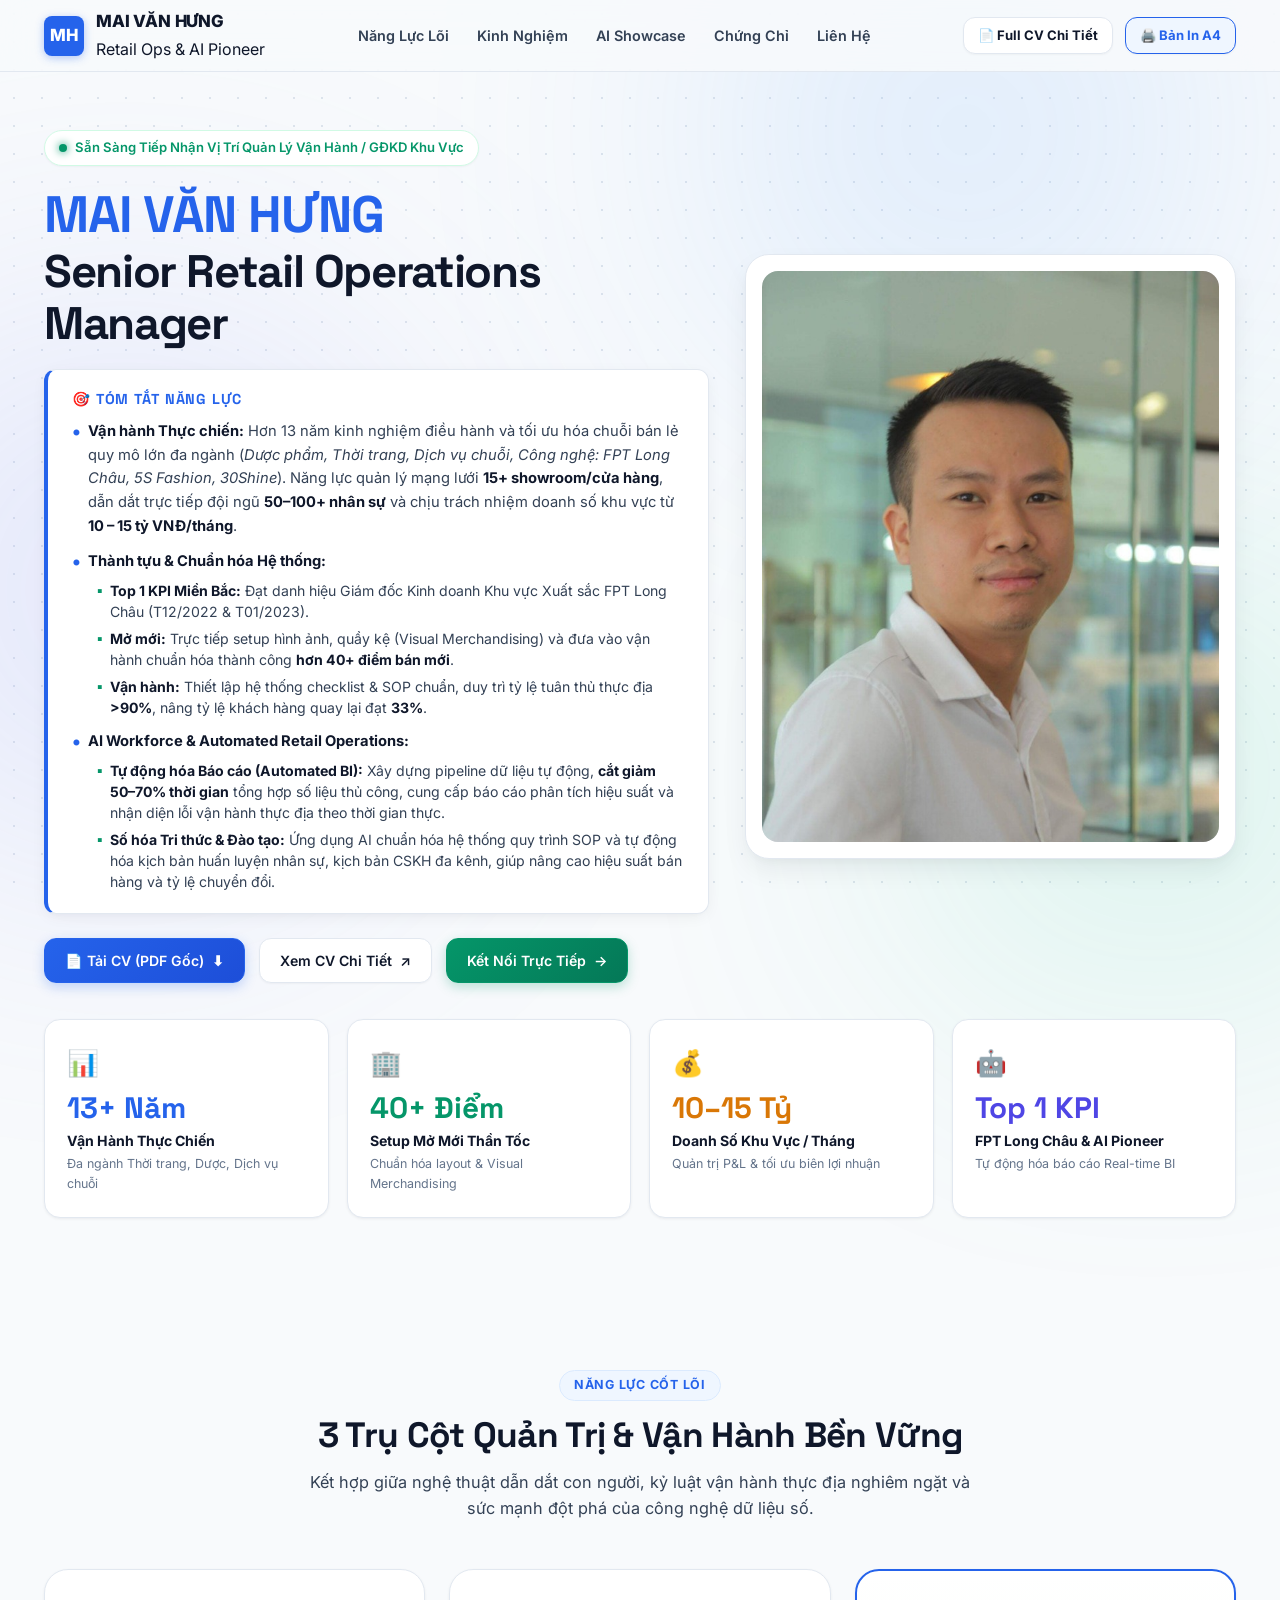
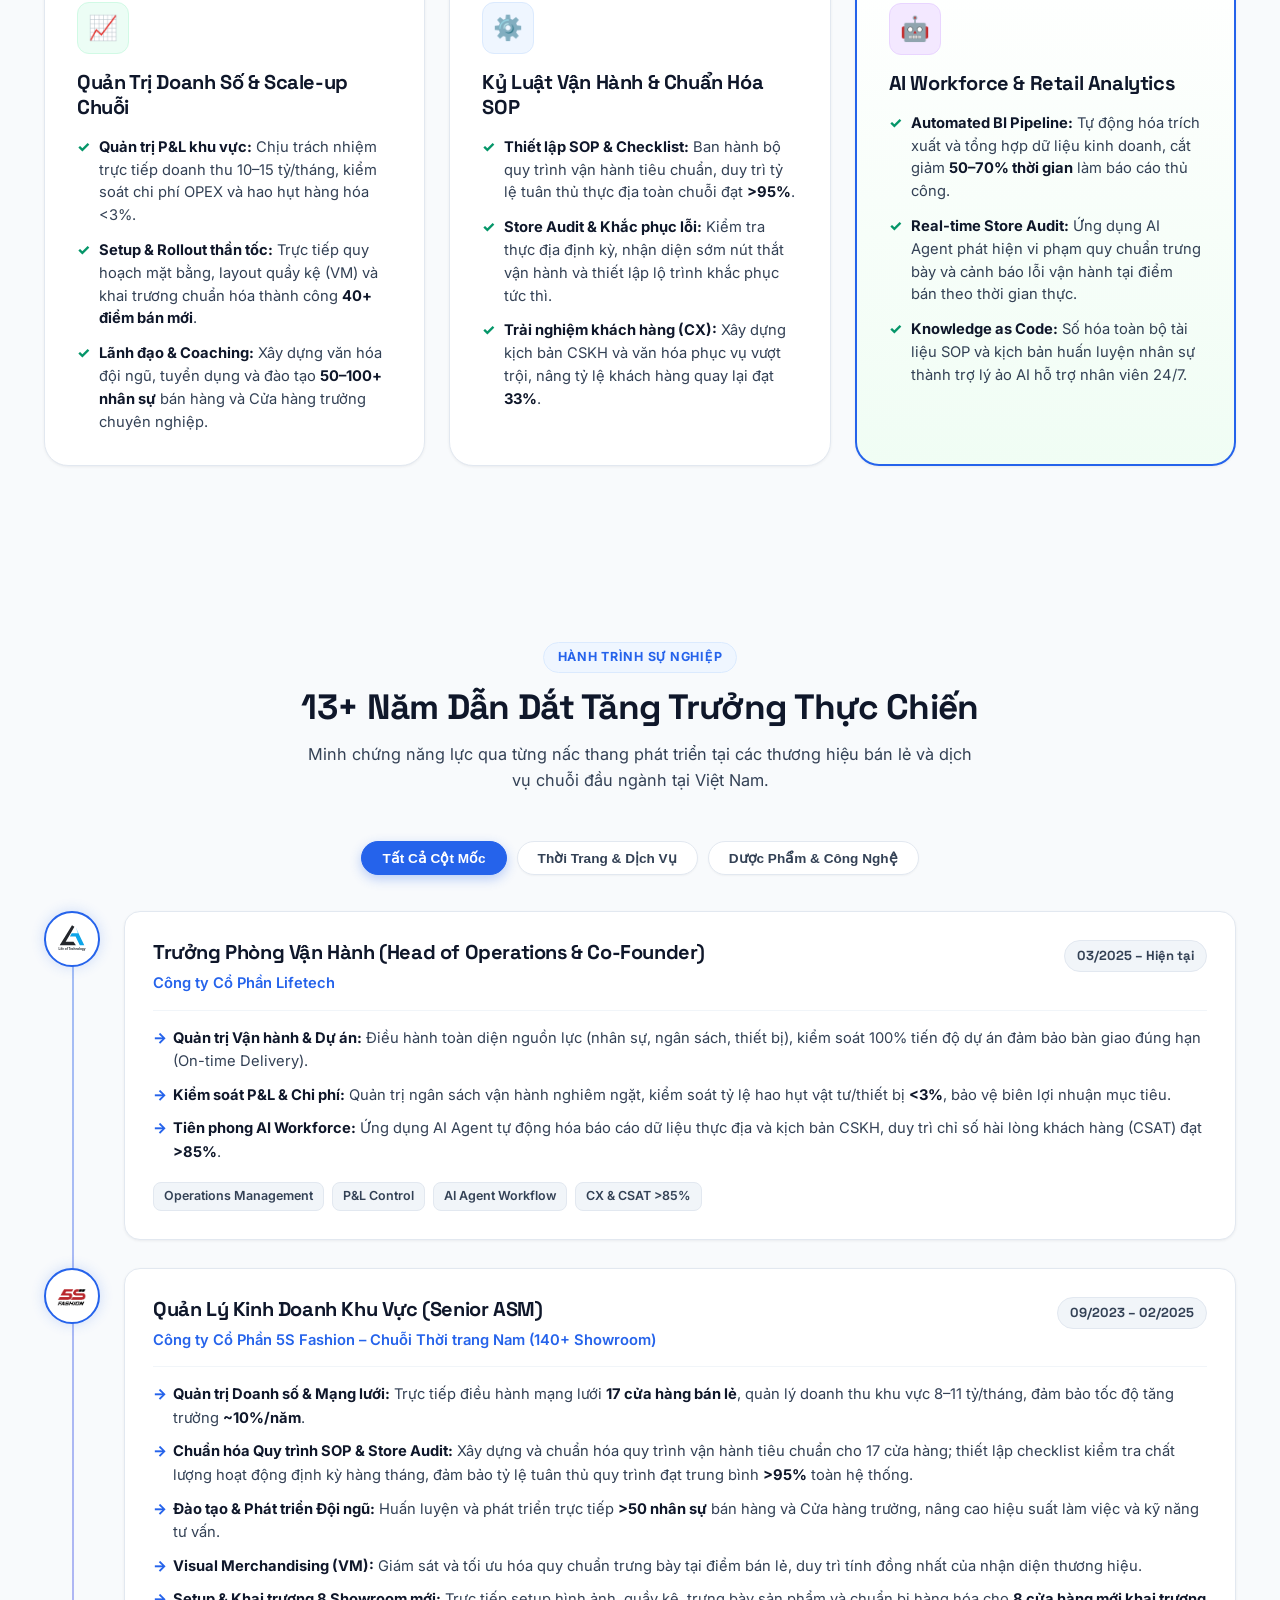
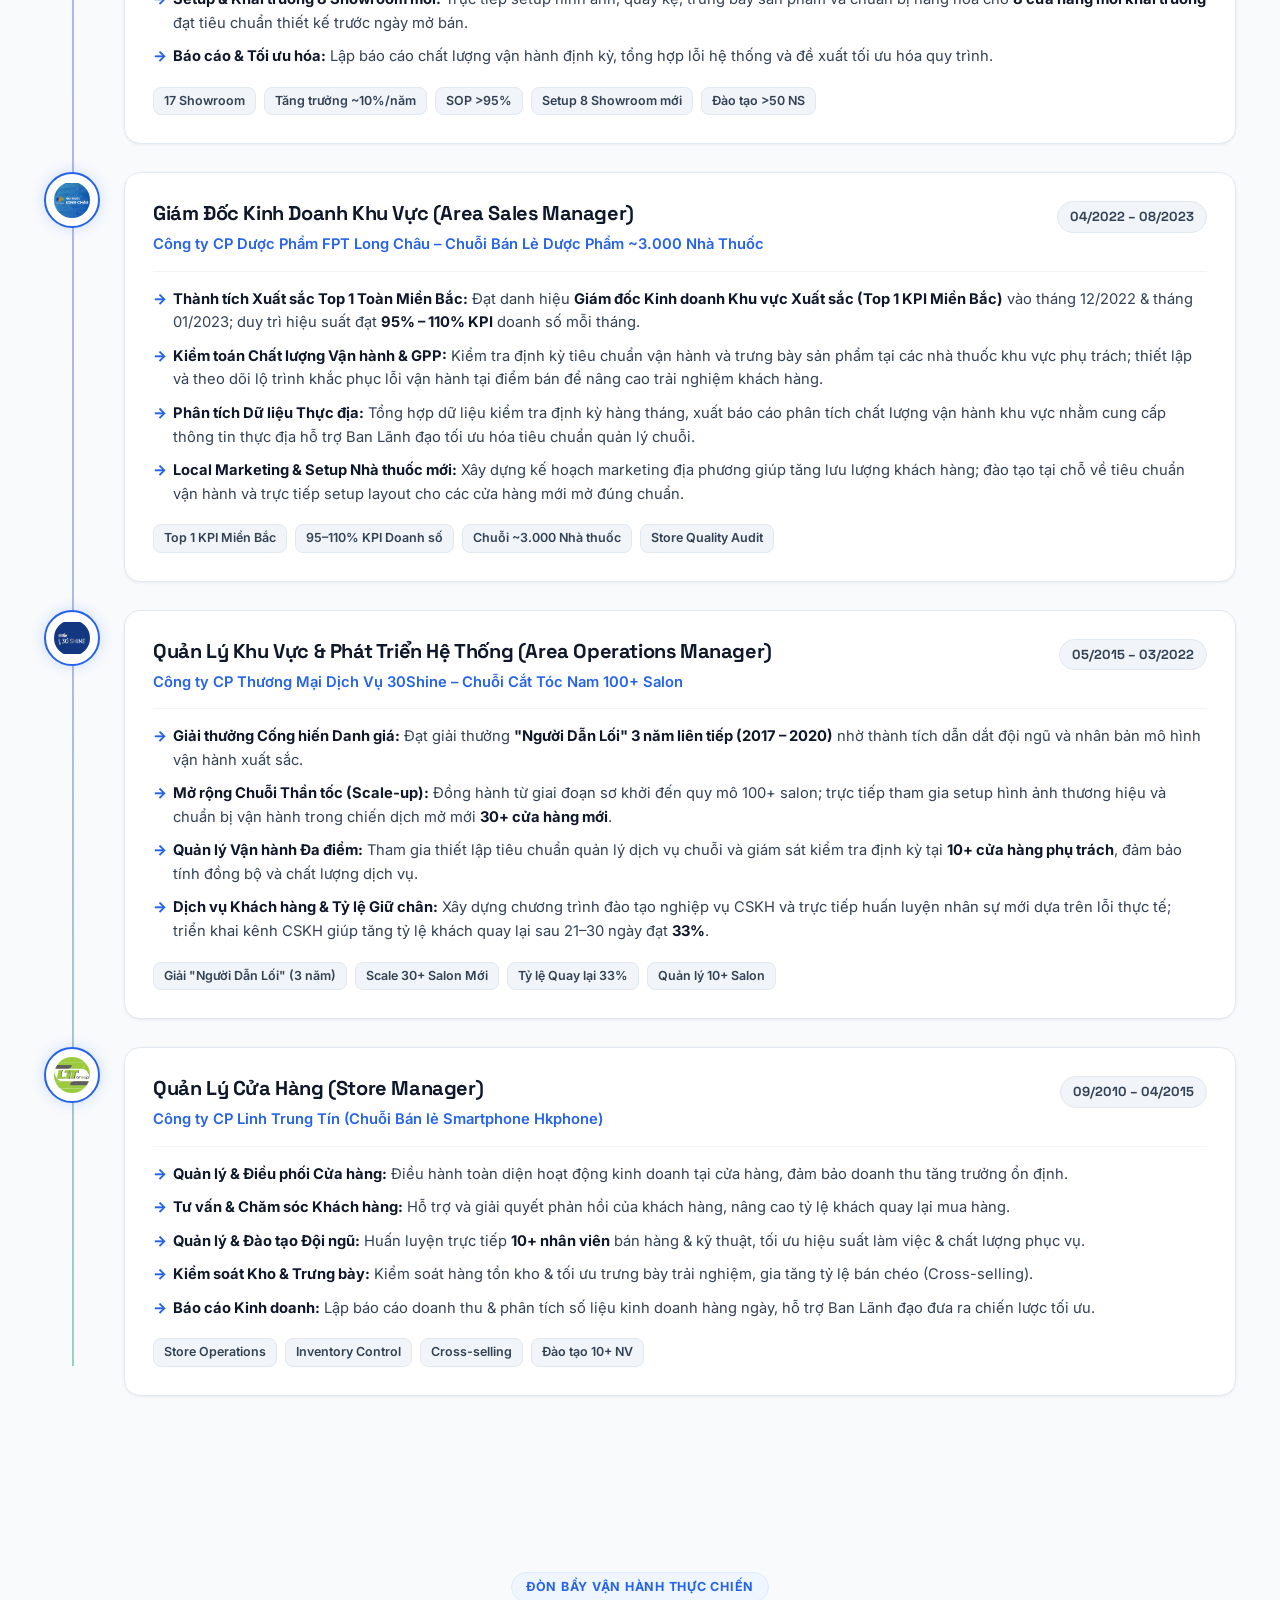
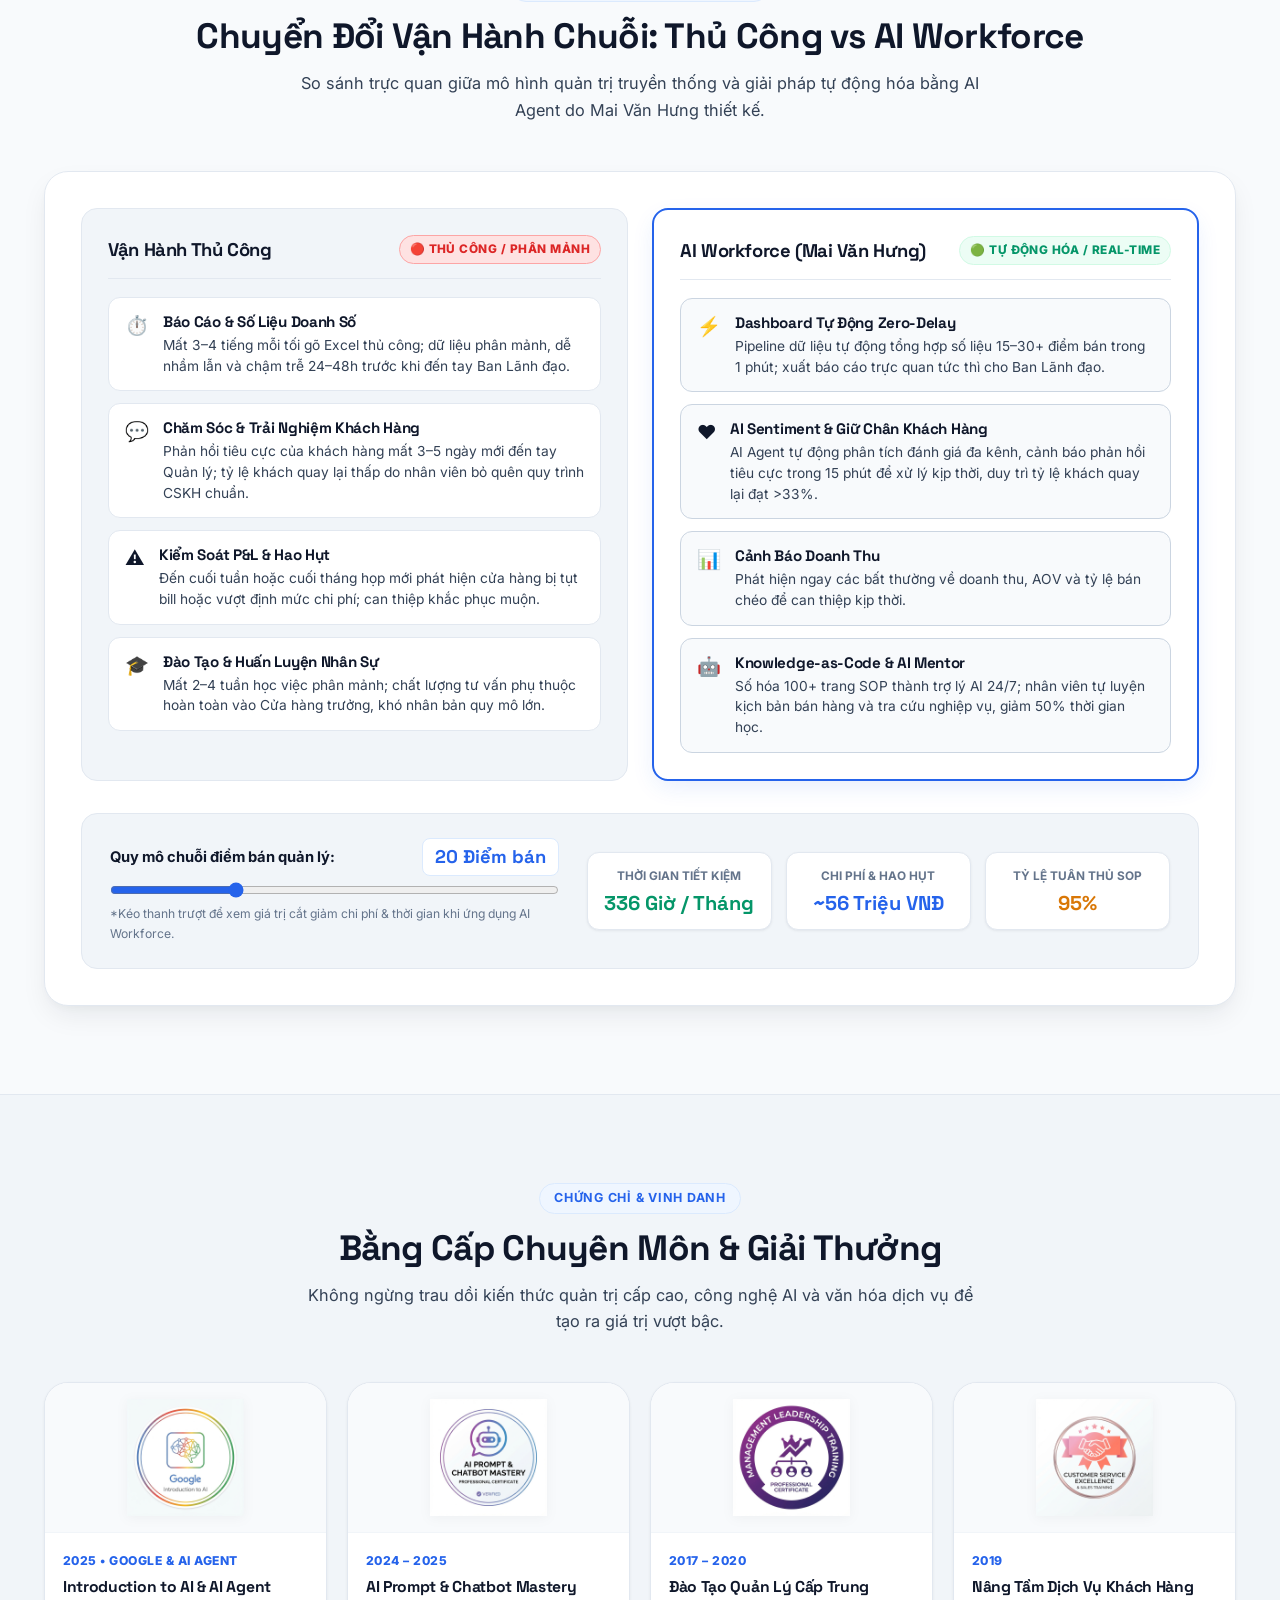
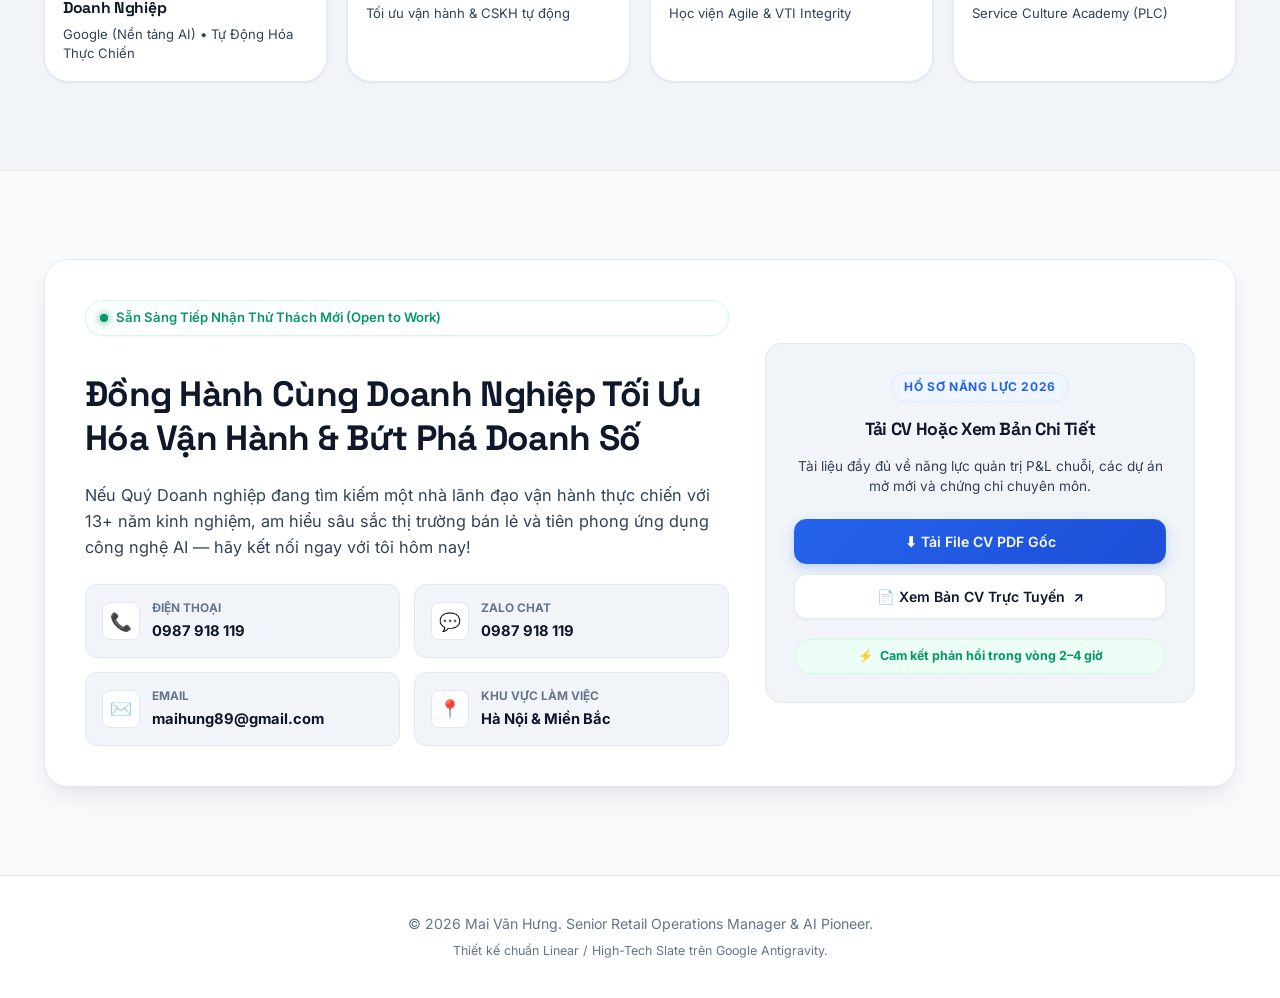
==== commit 3bf73707: "Add files via upload" ====
--- a/index.html
+++ b/index.html
@@ -99,12 +99,12 @@
                         </div>
 
                         <div class="hero-actions">
-                            <a href="#experience" class="btn btn-primary">
-                                <span>Khám Phá Thành Tựu</span>
-                                <span>↓</span>
-                            </a>
-                            <a href="cv_detail.html" target="_blank" class="btn btn-secondary">
-                                <span>Xem Full CV Chi Tiết</span>
+                            <a href="assets/images/Quản Lý Khu Vực_Mai Văn Hưng.pdf" target="_blank" class="btn btn-primary" title="Mở & Tải file CV PDF gốc">
+                                <span>📄 Tải CV (PDF Gốc)</span>
+                                <span>⬇</span>
+                            </a>
+                            <a href="cv_detail.html" target="_blank" class="btn btn-secondary" title="Xem Full CV Chi Tiết">
+                                <span>Xem CV Chi Tiết</span>
                                 <span>↗</span>
                             </a>
                             <a href="#contact" class="btn btn-emerald">
@@ -501,15 +501,15 @@
                 </div>
 
                 <div class="credentials-grid">
-                    <!-- Cert 1 -->
+                    <!-- Cert 1: Google AI & AI Agent Mastery -->
                     <div class="cert-card">
                         <div class="cert-img-wrap">
                             <img src="assets/images/cert-google-ai.png" alt="Google AI Certificate" class="cert-img" loading="lazy">
                         </div>
                         <div class="cert-body">
-                            <span class="cert-year">2025</span>
-                            <h4 class="cert-title">Google Introduction to AI</h4>
-                            <p class="cert-issuer">Google (Kiến thức nền tảng & Ứng dụng AI)</p>
+                            <span class="cert-year">2025 • GOOGLE & AI AGENT</span>
+                            <h4 class="cert-title">Introduction to AI & AI Agent Doanh Nghiệp</h4>
+                            <p class="cert-issuer">Google (Nền tảng AI) • Tự Động Hóa Thực Chiến</p>
                         </div>
                     </div>
 
@@ -609,7 +609,7 @@
                         <p class="action-gate-sub">Tài liệu đầy đủ về năng lực quản trị P&L chuỗi, các dự án mở mới và chứng chỉ chuyên môn.</p>
 
                         <div style="display: flex; flex-direction: column; gap: 10px; margin-top: 6px;">
-                            <a href="assets/Quan_Ly_Khu_Vuc_Mai_Van_Hung.pdf" download="Quan_Ly_Khu_Vuc_Mai_Van_Hung.pdf" class="btn btn-primary" style="width: 100%;">
+                            <a href="assets/images/Quản Lý Khu Vực_Mai Văn Hưng.pdf" target="_blank" class="btn btn-primary" style="width: 100%;">
                                 <span>⬇ Tải File CV PDF Gốc</span>
                             </a>
                             <a href="cv_detail.html" target="_blank" class="btn btn-secondary" style="width: 100%;">
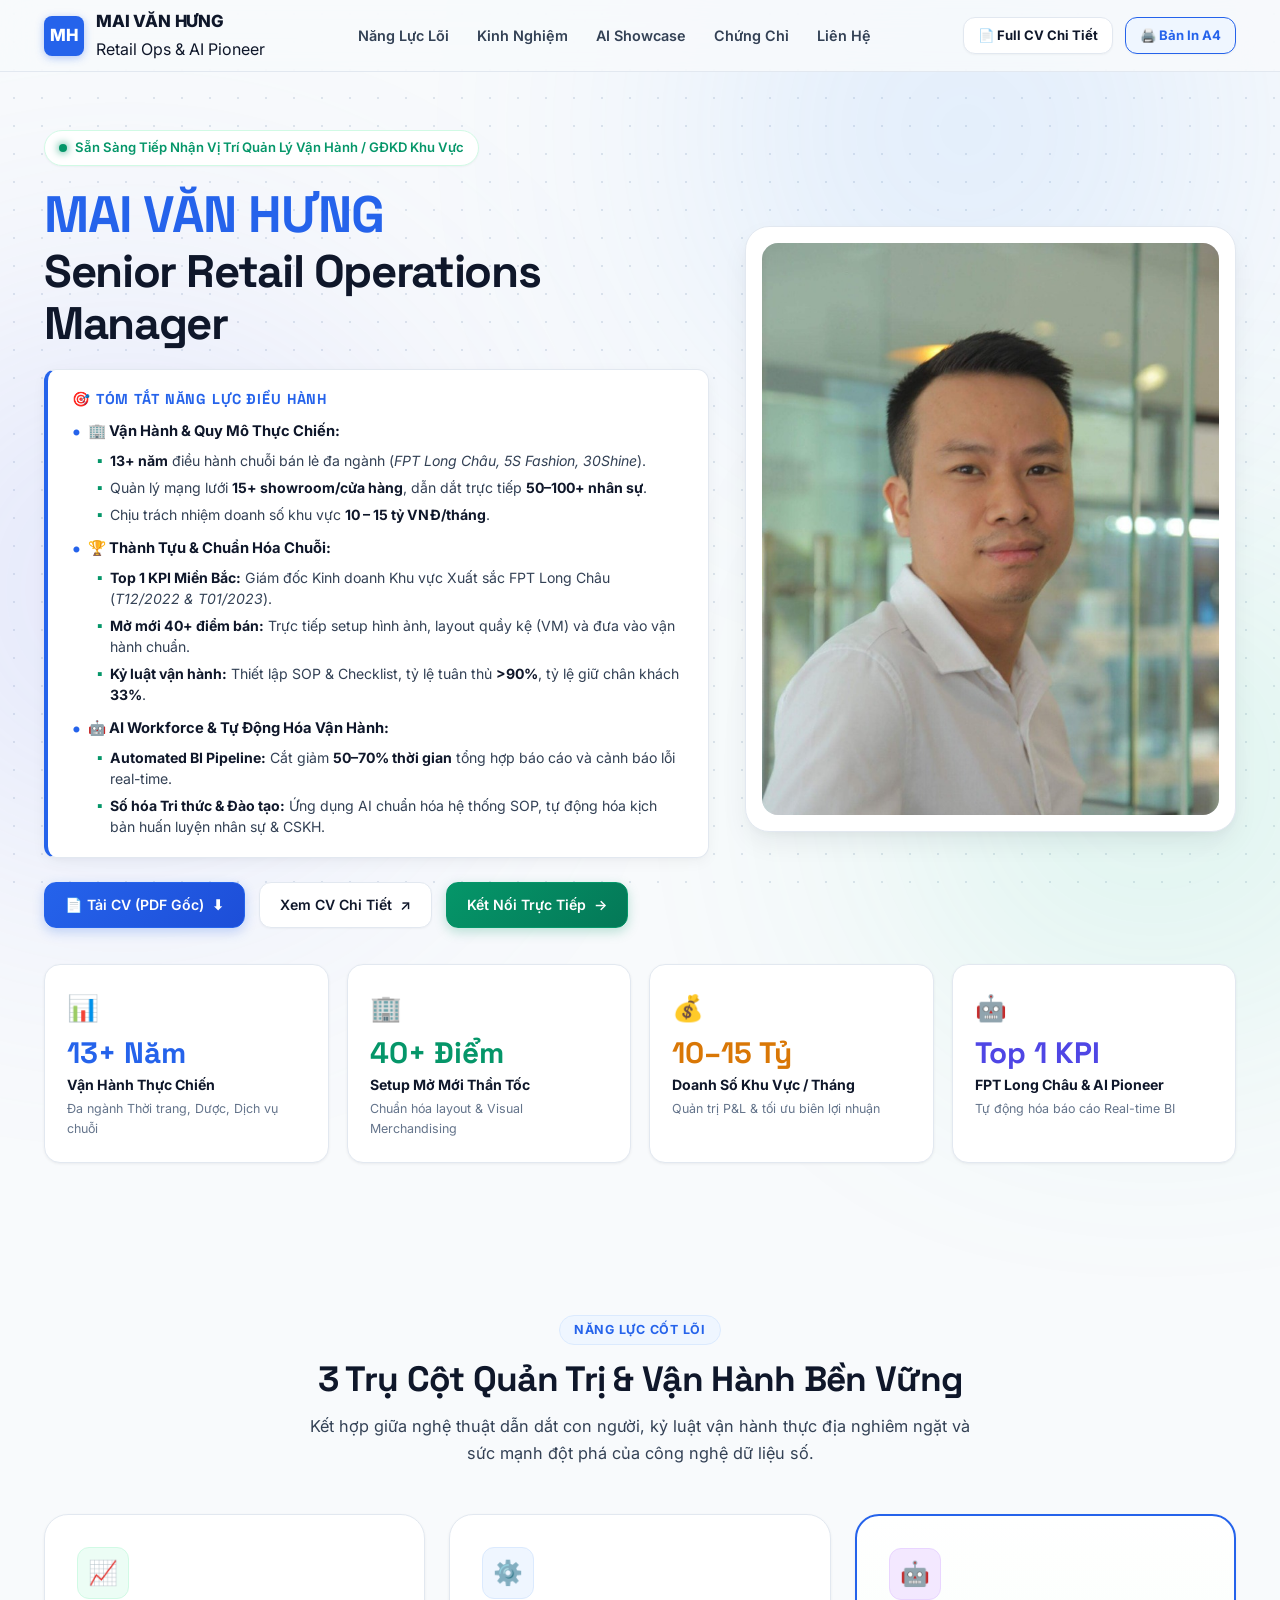
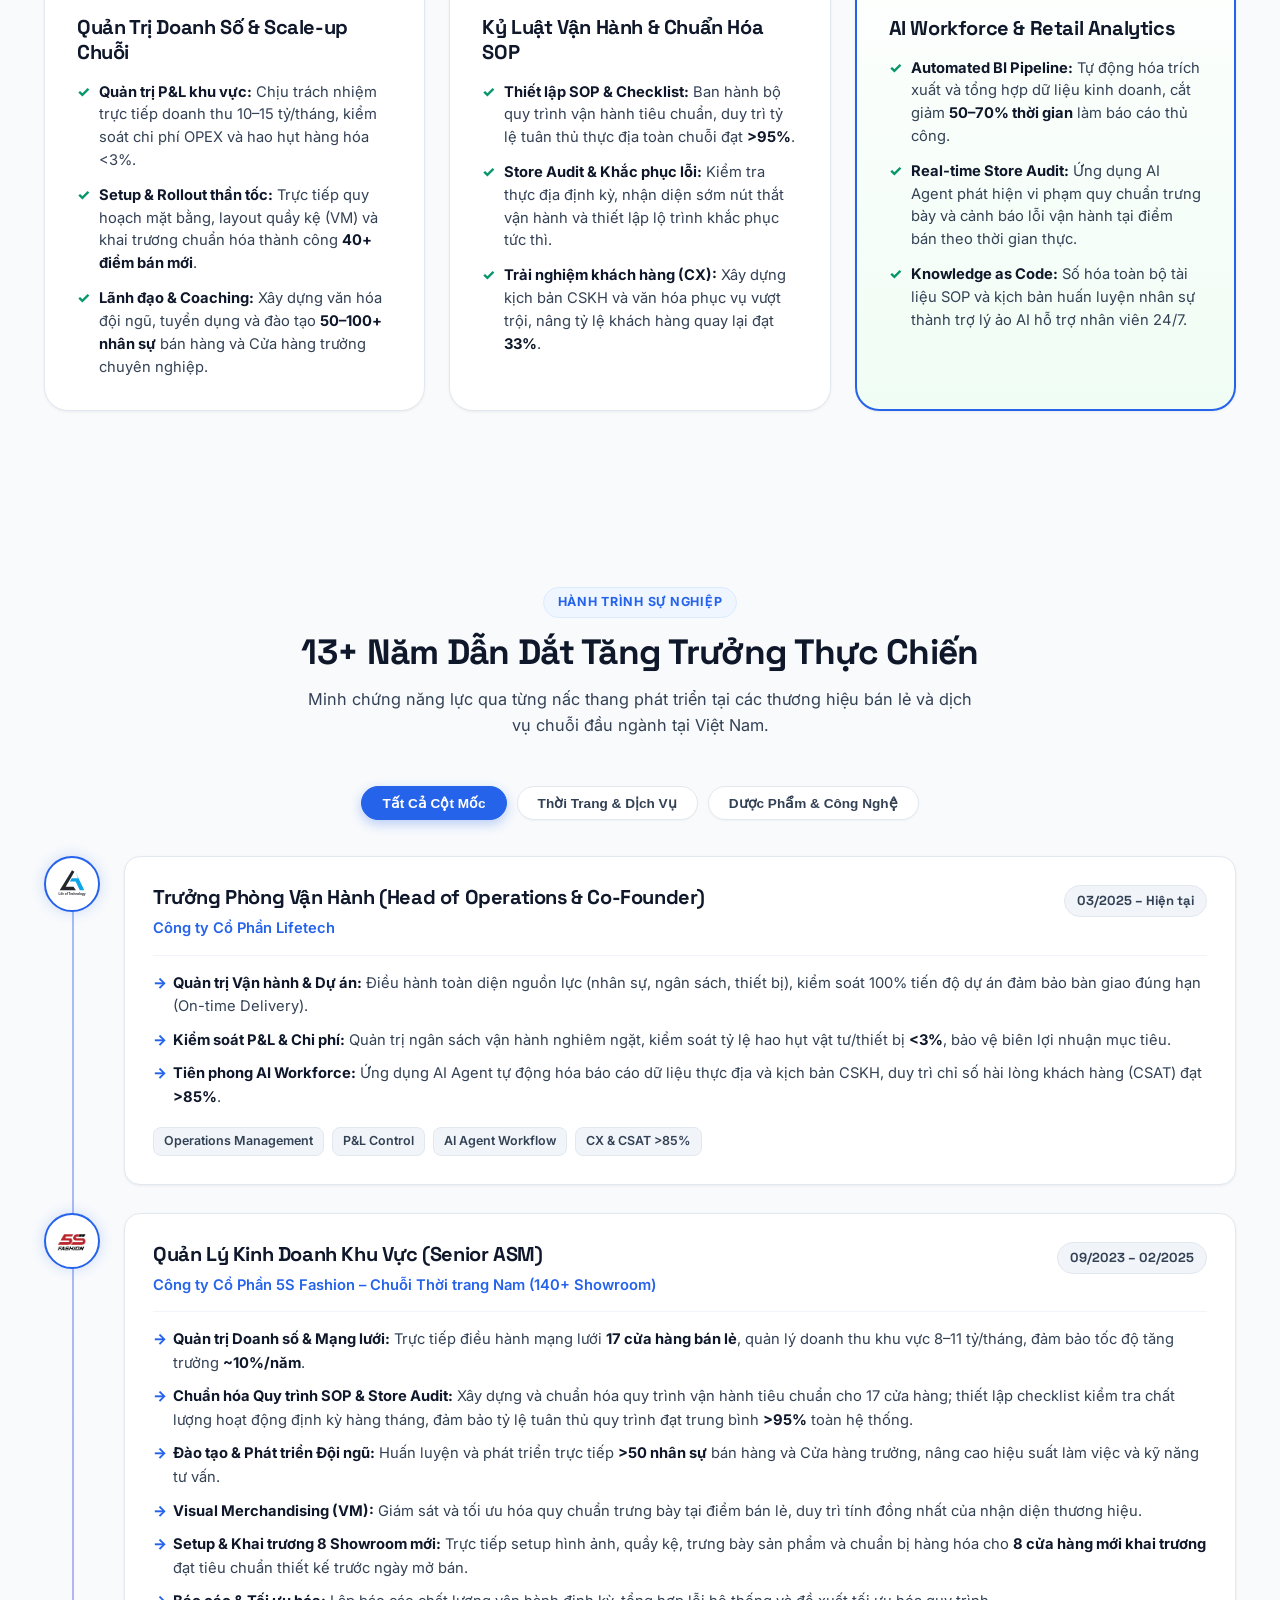
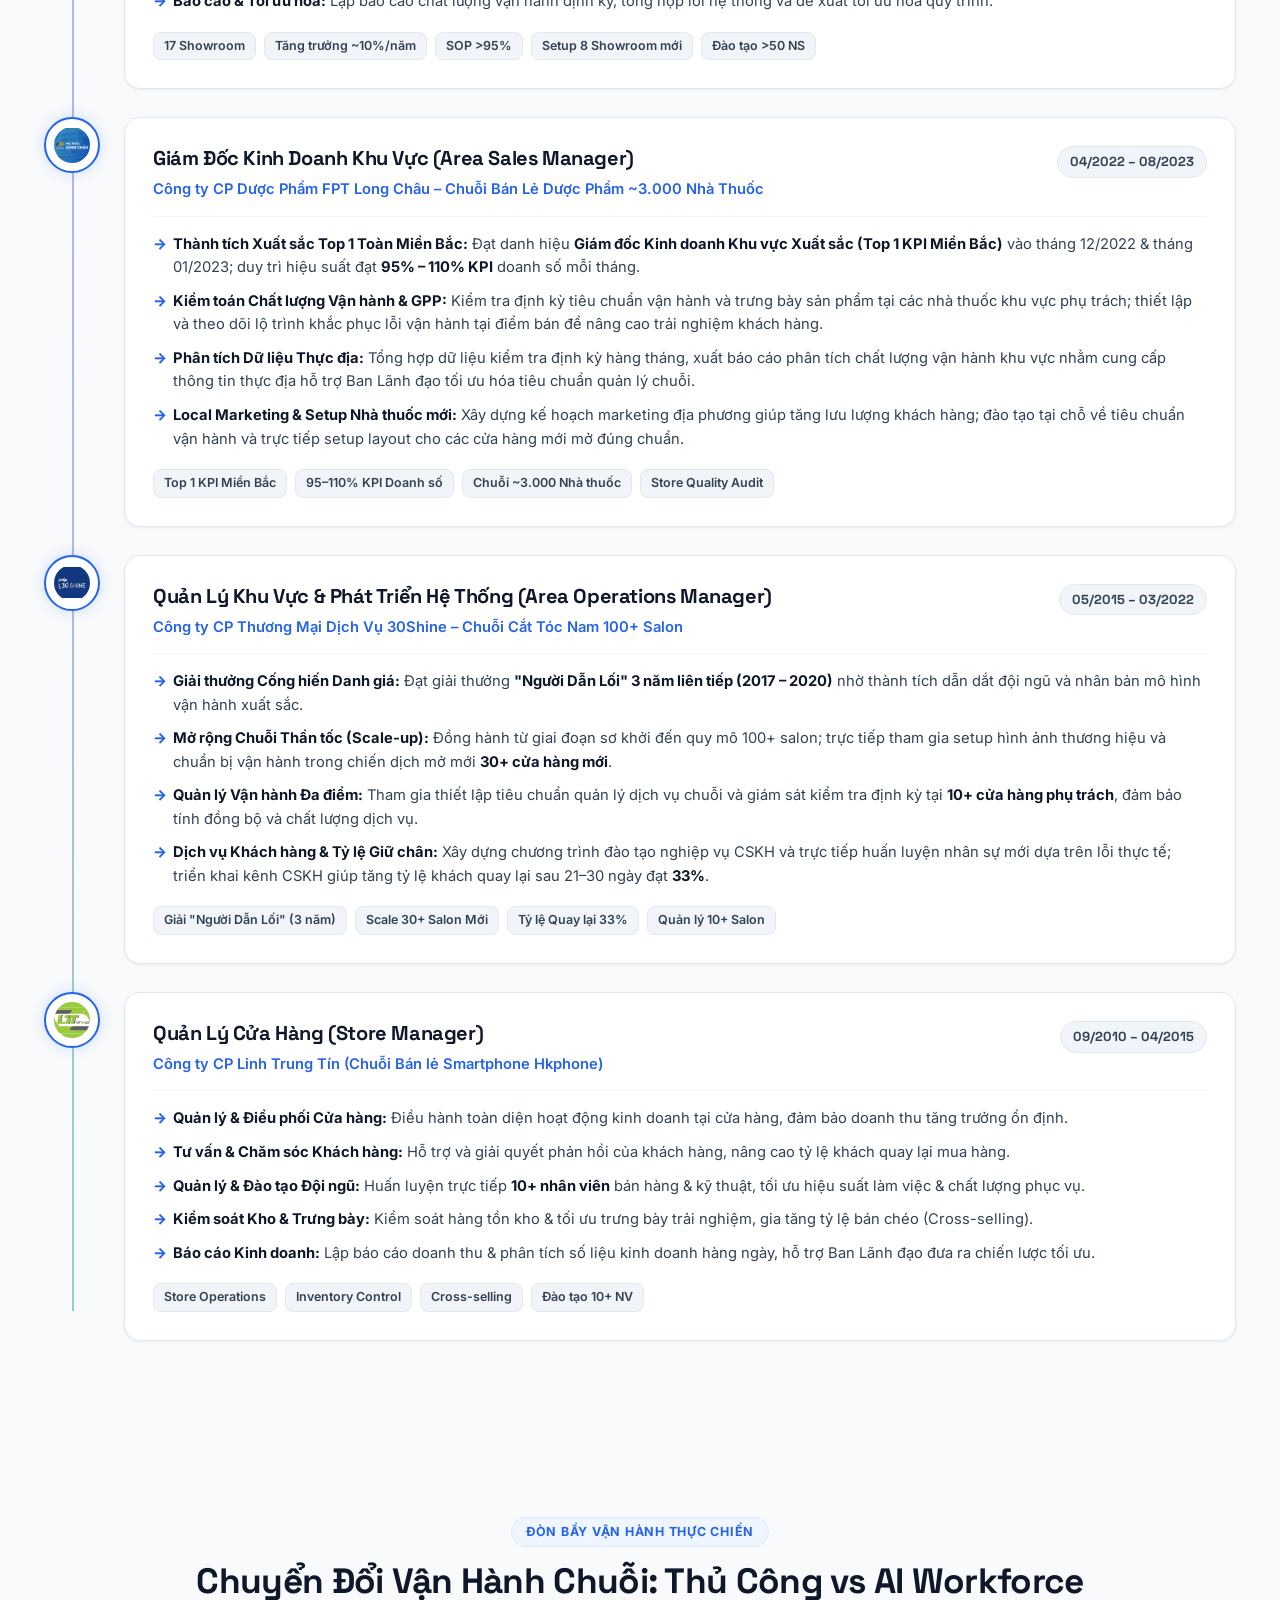
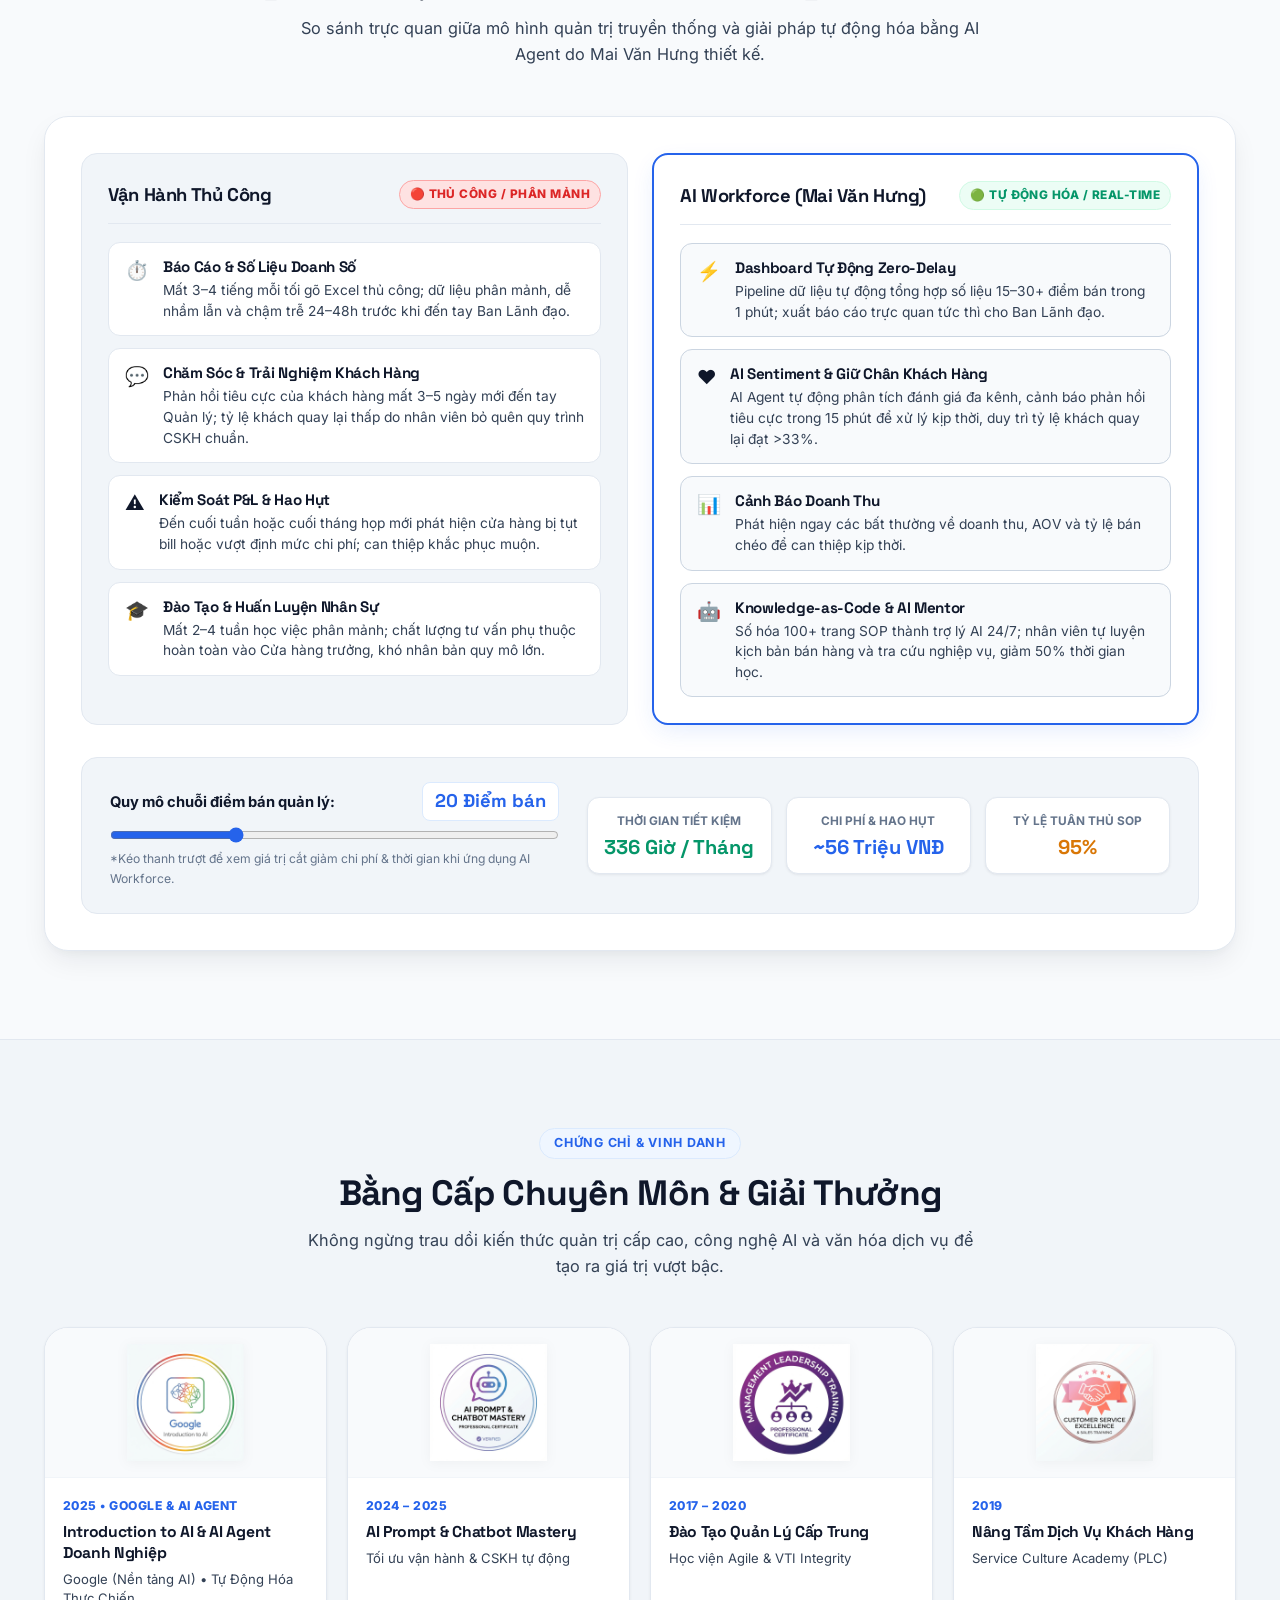
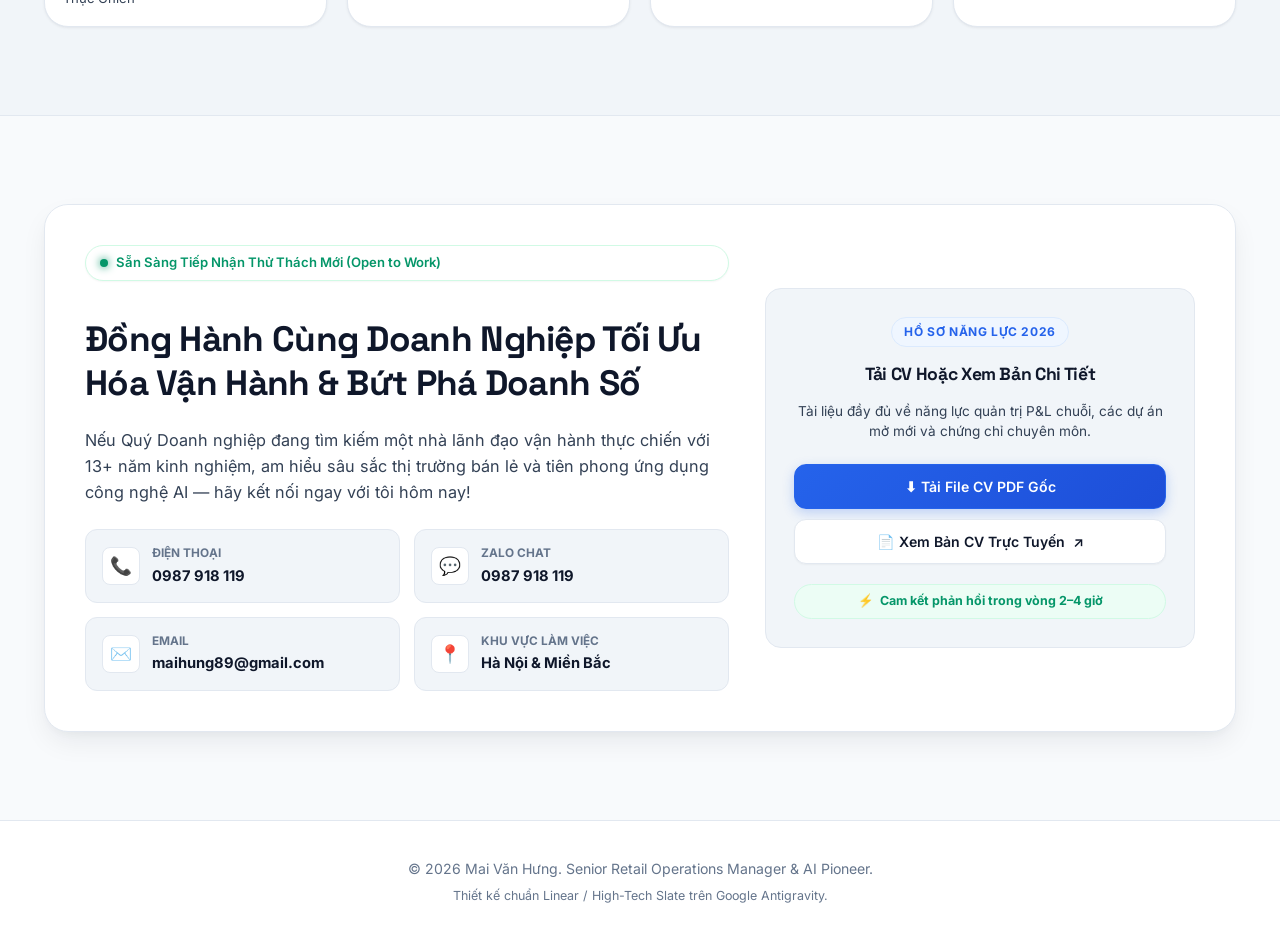
==== commit 947a8b70: "Add files via upload" ====
--- a/index.html
+++ b/index.html
@@ -77,29 +77,36 @@
                         </h1>
 
                         <div class="hero-summary-box">
-                            <h3 class="hero-summary-title">🎯 TÓM TẮT NĂNG LỰC</h3>
+                            <h3 class="hero-summary-title">🎯 TÓM TẮT NĂNG LỰC ĐIỀU HÀNH</h3>
                             <ul class="hero-summary-list">
-                                <li><strong>Vận hành Thực chiến:</strong> Hơn 13 năm kinh nghiệm điều hành và tối ưu hóa chuỗi bán lẻ quy mô lớn đa ngành (<em>Dược phẩm, Thời trang, Dịch vụ chuỗi, Công nghệ: FPT Long Châu, 5S Fashion, 30Shine</em>). Năng lực quản lý mạng lưới <strong>15+ showroom/cửa hàng</strong>, dẫn dắt trực tiếp đội ngũ <strong>50–100+ nhân sự</strong> và chịu trách nhiệm doanh số khu vực từ <strong>10 – 15 tỷ VNĐ/tháng</strong>.</li>
                                 <li>
-                                    <strong>Thành tựu & Chuẩn hóa Hệ thống:</strong>
+                                    <strong>🏢 Vận Hành & Quy Mô Thực Chiến:</strong>
                                     <ul class="hero-sublist">
-                                        <li><strong>Top 1 KPI Miền Bắc:</strong> Đạt danh hiệu Giám đốc Kinh doanh Khu vực Xuất sắc FPT Long Châu (T12/2022 & T01/2023).</li>
-                                        <li><strong>Mở mới:</strong> Trực tiếp setup hình ảnh, quầy kệ (Visual Merchandising) và đưa vào vận hành chuẩn hóa thành công <strong>hơn 40+ điểm bán mới</strong>.</li>
-                                        <li><strong>Vận hành:</strong> Thiết lập hệ thống checklist & SOP chuẩn, duy trì tỷ lệ tuân thủ thực địa <strong>&gt;90%</strong>, nâng tỷ lệ khách hàng quay lại đạt <strong>33%</strong>.</li>
+                                        <li><strong>13+ năm</strong> điều hành chuỗi bán lẻ đa ngành (<em>FPT Long Châu, 5S Fashion, 30Shine</em>).</li>
+                                        <li>Quản lý mạng lưới <strong>15+ showroom/cửa hàng</strong>, dẫn dắt trực tiếp <strong>50–100+ nhân sự</strong>.</li>
+                                        <li>Chịu trách nhiệm doanh số khu vực <strong>10 – 15 tỷ VNĐ/tháng</strong>.</li>
                                     </ul>
                                 </li>
                                 <li>
-                                    <strong>AI Workforce & Automated Retail Operations:</strong>
+                                    <strong>🏆 Thành Tựu & Chuẩn Hóa Chuỗi:</strong>
                                     <ul class="hero-sublist">
-                                        <li><strong>Tự động hóa Báo cáo (Automated BI):</strong> Xây dựng pipeline dữ liệu tự động, <strong>cắt giảm 50–70% thời gian</strong> tổng hợp số liệu thủ công, cung cấp báo cáo phân tích hiệu suất và nhận diện lỗi vận hành thực địa theo thời gian thực.</li>
-                                        <li><strong>Số hóa Tri thức & Đào tạo:</strong> Ứng dụng AI chuẩn hóa hệ thống quy trình SOP và tự động hóa kịch bản huấn luyện nhân sự, kịch bản CSKH đa kênh, giúp nâng cao hiệu suất bán hàng và tỷ lệ chuyển đổi.</li>
+                                        <li><strong>Top 1 KPI Miền Bắc:</strong> Giám đốc Kinh doanh Khu vực Xuất sắc FPT Long Châu (<em>T12/2022 & T01/2023</em>).</li>
+                                        <li><strong>Mở mới 40+ điểm bán:</strong> Trực tiếp setup hình ảnh, layout quầy kệ (VM) và đưa vào vận hành chuẩn.</li>
+                                        <li><strong>Kỷ luật vận hành:</strong> Thiết lập SOP & Checklist, tỷ lệ tuân thủ <strong>&gt;90%</strong>, tỷ lệ giữ chân khách <strong>33%</strong>.</li>
+                                    </ul>
+                                </li>
+                                <li>
+                                    <strong>🤖 AI Workforce & Tự Động Hóa Vận Hành:</strong>
+                                    <ul class="hero-sublist">
+                                        <li><strong>Automated BI Pipeline:</strong> Cắt giảm <strong>50–70% thời gian</strong> tổng hợp báo cáo và cảnh báo lỗi real-time.</li>
+                                        <li><strong>Số hóa Tri thức & Đào tạo:</strong> Ứng dụng AI chuẩn hóa hệ thống SOP, tự động hóa kịch bản huấn luyện nhân sự & CSKH.</li>
                                     </ul>
                                 </li>
                             </ul>
                         </div>
 
                         <div class="hero-actions">
-                            <a href="assets/images/Quản Lý Khu Vực_Mai Văn Hưng.pdf" target="_blank" class="btn btn-primary" title="Mở & Tải file CV PDF gốc">
+                            <a href="assets/Quan_Ly_Khu_Vuc_Mai_Van_Hung.pdf" target="_blank" download="Quan_Ly_Khu_Vuc_Mai_Van_Hung.pdf" class="btn btn-primary" title="Mở & Tải file CV PDF gốc">
                                 <span>📄 Tải CV (PDF Gốc)</span>
                                 <span>⬇</span>
                             </a>
@@ -609,7 +616,7 @@
                         <p class="action-gate-sub">Tài liệu đầy đủ về năng lực quản trị P&L chuỗi, các dự án mở mới và chứng chỉ chuyên môn.</p>
 
                         <div style="display: flex; flex-direction: column; gap: 10px; margin-top: 6px;">
-                            <a href="assets/images/Quản Lý Khu Vực_Mai Văn Hưng.pdf" target="_blank" class="btn btn-primary" style="width: 100%;">
+                            <a href="assets/Quan_Ly_Khu_Vuc_Mai_Van_Hung.pdf" target="_blank" download="Quan_Ly_Khu_Vuc_Mai_Van_Hung.pdf" class="btn btn-primary" style="width: 100%;">
                                 <span>⬇ Tải File CV PDF Gốc</span>
                             </a>
                             <a href="cv_detail.html" target="_blank" class="btn btn-secondary" style="width: 100%;">
